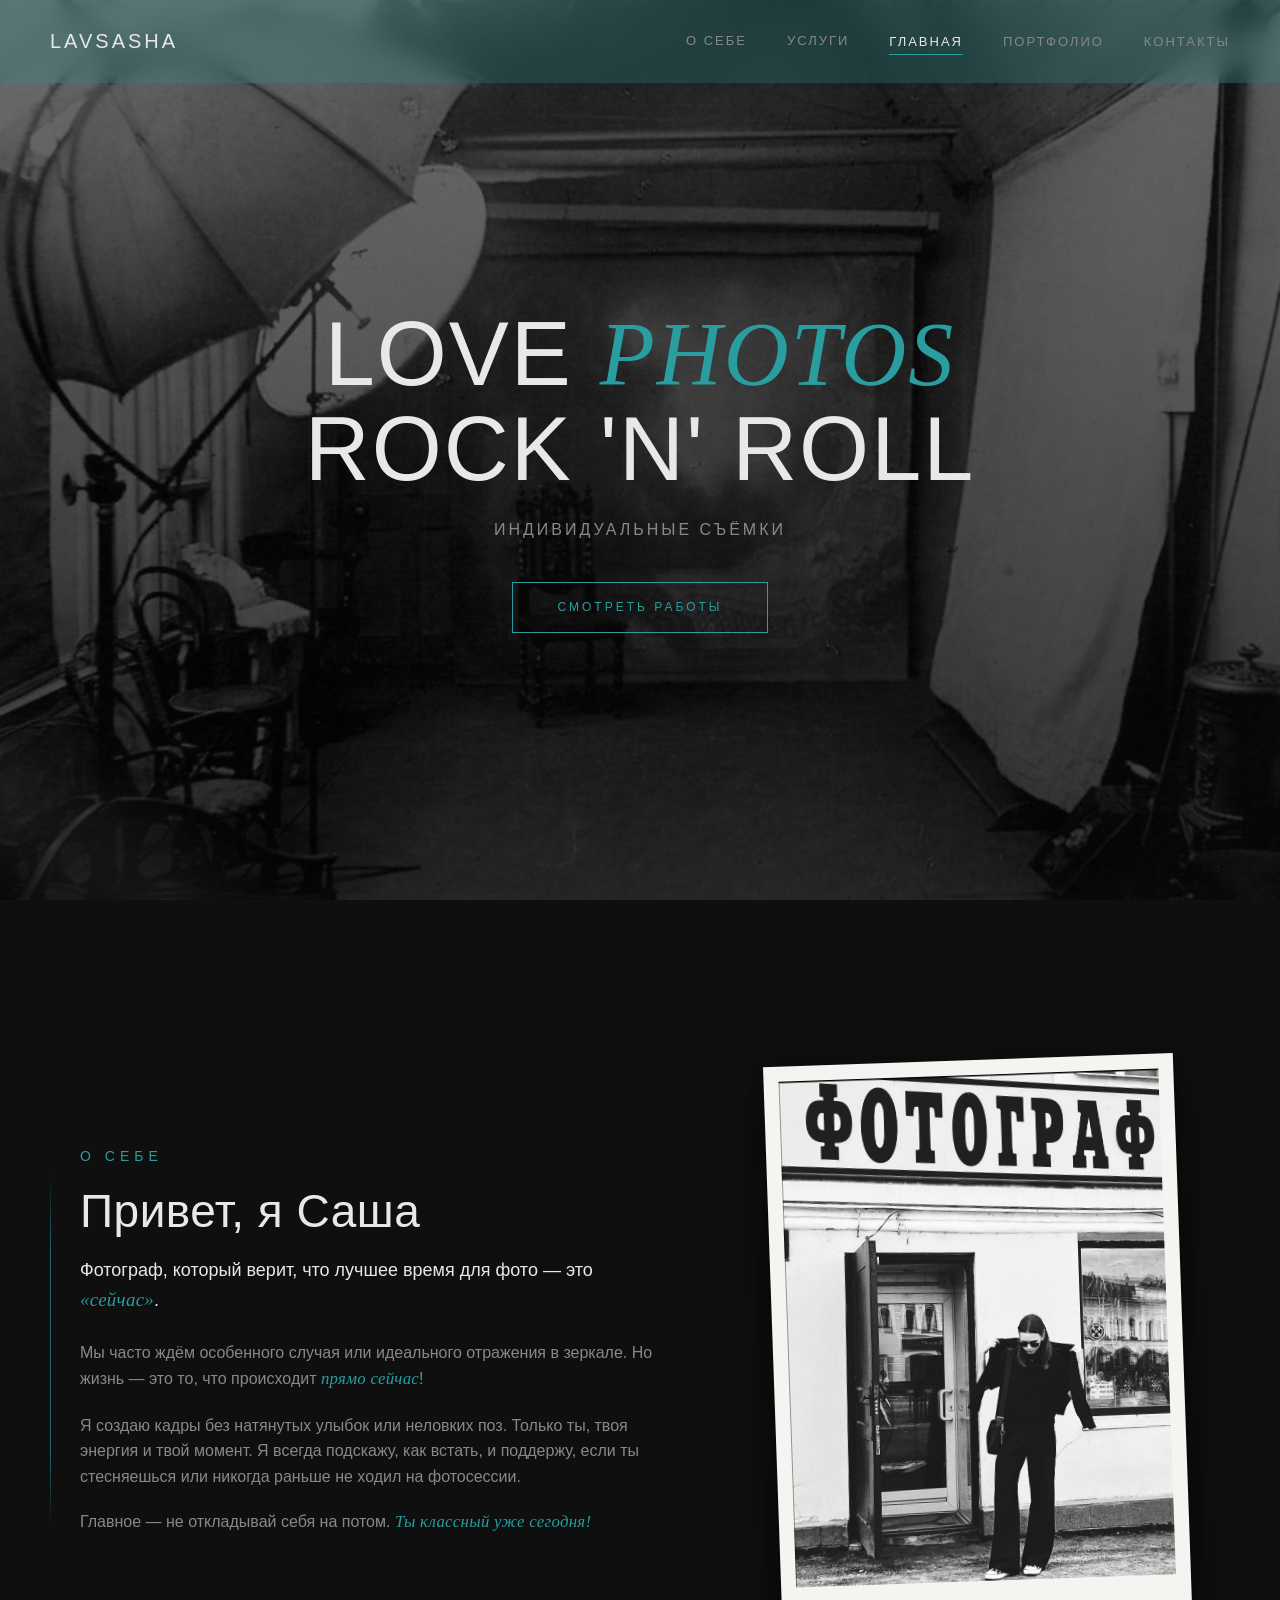
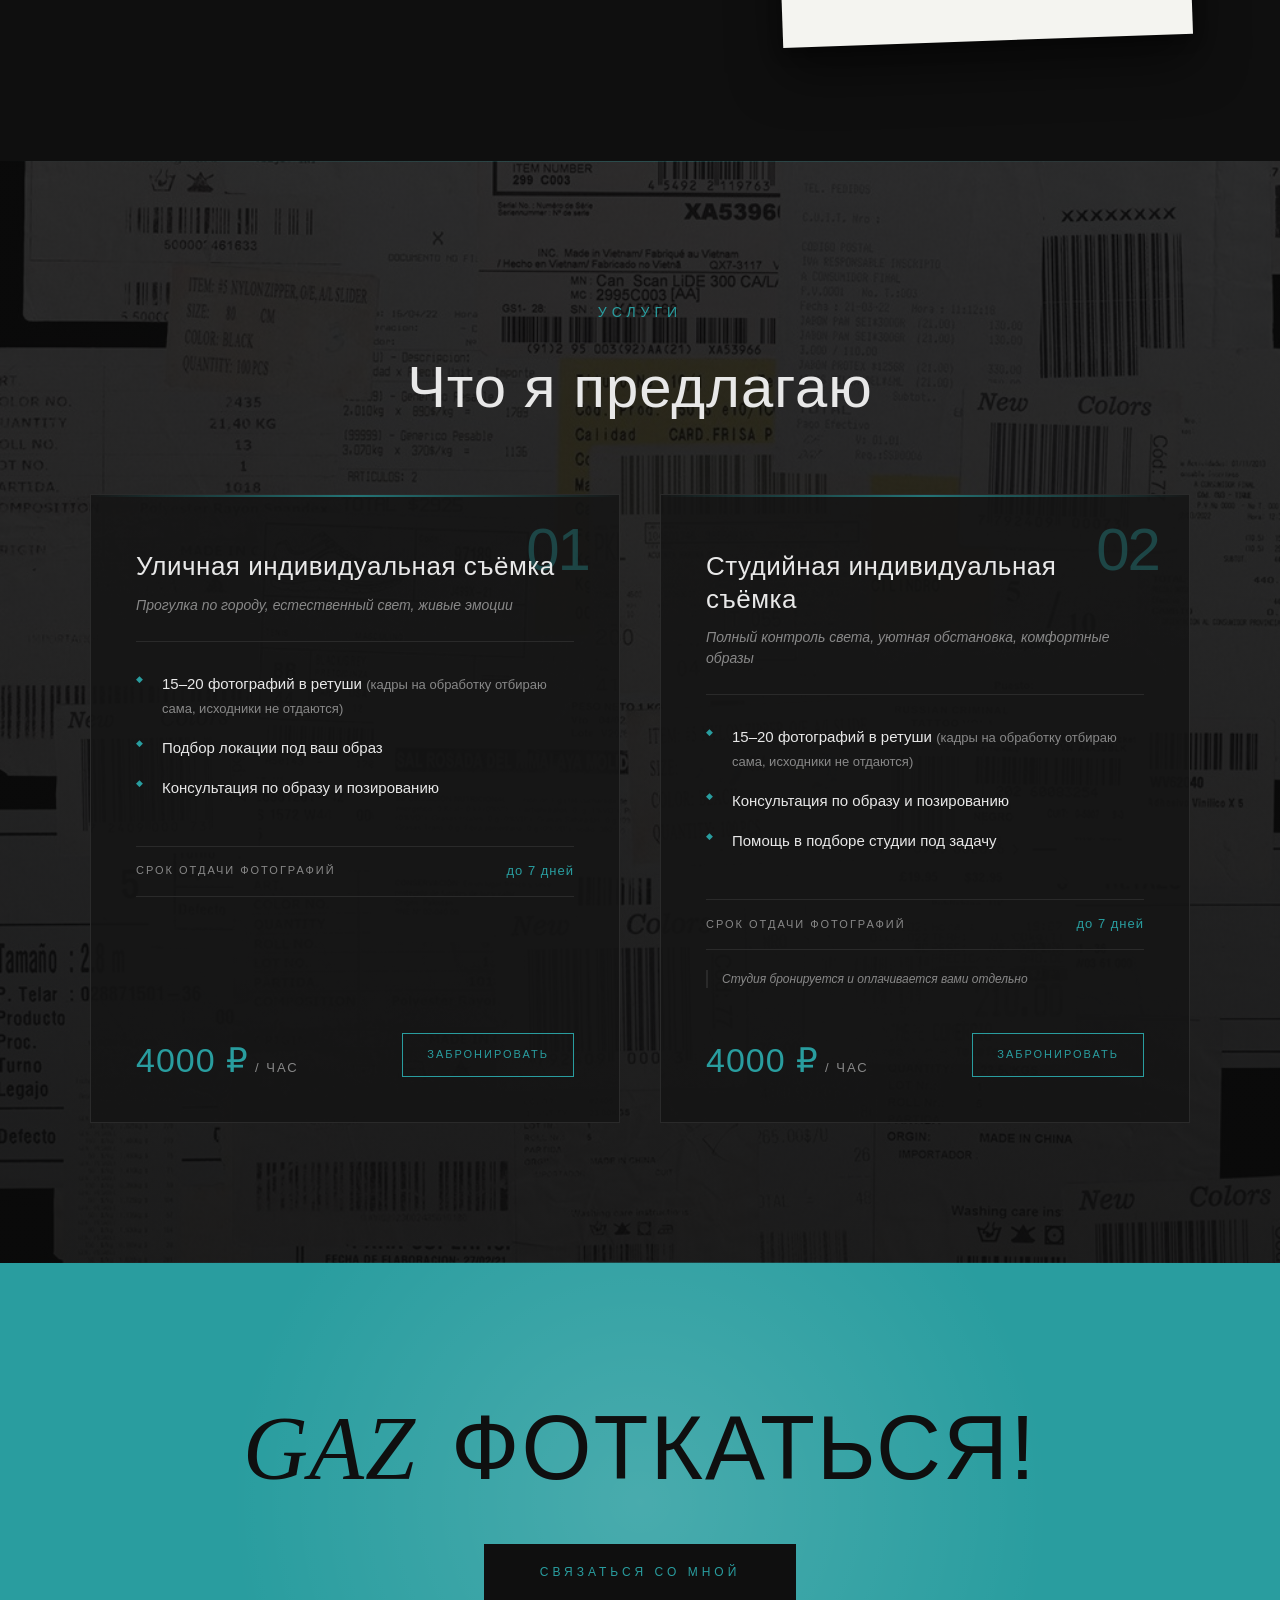
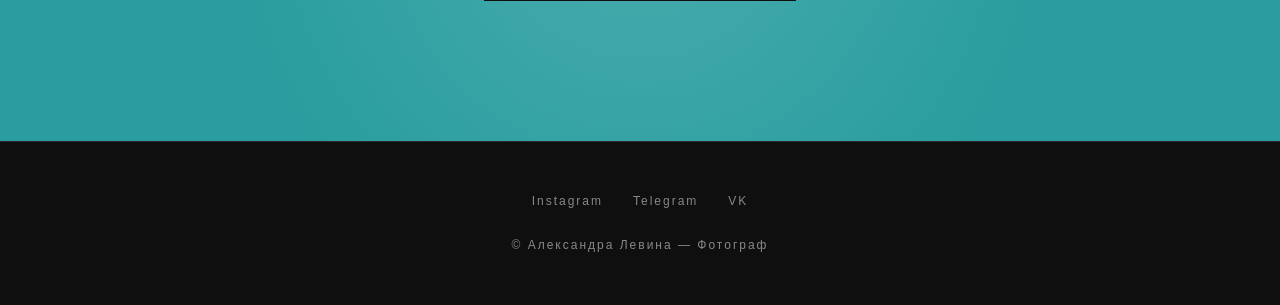
==== index.html @ 22112e7a "г" ====
<!DOCTYPE html>
<html lang="ru">
<head>
    <meta charset="UTF-8">
    <script>
        // Определяем Telegram WebView до отрисовки — упрощённая версия
        (function() {
            const ua = navigator.userAgent || '';
            const isTelegram = /Telegram/i.test(ua) ||
                              (window.TelegramWebviewProxy !== undefined) ||
                              (window.Telegram && window.Telegram.WebApp && window.Telegram.WebApp.initData !== undefined);

            if (isTelegram) {
                document.documentElement.classList.add('is-telegram');
            }
        })();
    </script>
    <meta name="viewport" content="width=device-width, initial-scale=1.0, viewport-fit=cover">
    <title>Александра Левина — Фотограф</title>
    <link rel="stylesheet" href="css/style.css">
</head>
<body>

<header id="header">
    <a href="index.html" class="logo">LAVSASHA</a>

    <div class="anchor-links">
        <a href="#about">О себе</a>
        <a href="#services">Услуги</a>
    </div>

    <nav>
        <ul id="menu">
            <li><a href="index.html" class="active">Главная</a></li>
            <li><a href="portfolio.html">Портфолио</a></li>
            <li><a href="contact.html">Контакты</a></li>
        </ul>
    </nav>
    <button class="burger" id="burger" aria-label="Меню">
        <span></span><span></span><span></span>
    </button>
</header>

<section class="hero">
    <div class="hero-content">
        <h1>LOVE <em>PHOTOS</em><br>ROCK 'N' ROLL</h1>
        <p>Индивидуальные съёмки</p>
        <a href="portfolio.html" class="btn">Смотреть работы</a>
    </div>
</section>

<section id="about" style="padding-top: 160px;">
    <div class="about-grid">
        <div class="about-text">
            <div class="section-title" style="text-align:left;">О себе</div>
            <h2>Привет, я Саша</h2>
            <p class="about-lead">Фотограф, который верит, что лучшее время для фото — это <em>«сейчас»</em>.</p>

            <p>Мы часто ждём особенного случая или идеального отражения в зеркале. Но жизнь — это то, что происходит <em>прямо сейчас</em>!</p>
            <p>Я создаю кадры без натянутых улыбок или неловких поз. Только ты, твоя энергия и твой момент. Я всегда подскажу, как встать, и поддержу, если ты стесняешься или никогда раньше не ходил на фотосессии.</p>
            <p>Главное — не откладывай себя на потом. <em>Ты классный уже сегодня!</em></p>
        </div>

        <div class="about-image">
            <div class="about-polaroid">
                <img src="Photos/IMG_3207.jpg" alt="Александра Левина — фотограф" loading="lazy">
            </div>
        </div>
    </div>
</section>

<section id="services" class="services-section">
    <div class="section-title">Услуги</div>
    <h2 class="section-heading">Что я предлагаю</h2>

    <div class="services">
        <article class="service-card">
            <span class="service-number">01</span>
            <div class="service-head">
                <h3>Уличная индивидуальная съёмка</h3>
                <p class="service-subtitle">Прогулка по городу, естественный свет, живые эмоции</p>
            </div>
            <ul class="service-list">
                <li>15–20 фотографий в ретуши <span>(кадры на обработку отбираю сама, исходники не отдаются)</span></li>
                <li>Подбор локации под ваш образ</li>
                <li>Консультация по образу и позированию</li>
            </ul>
            <div class="service-meta">
                <span class="service-meta-label">Срок отдачи фотографий</span>
                <span class="service-meta-value">до 7 дней</span>
            </div>
            <div class="service-footer">
                <div class="service-price">4000 ₽<small>/ час</small></div>
                <a href="contact.html" class="service-btn">Забронировать</a>
            </div>
        </article>

        <article class="service-card">
            <span class="service-number">02</span>
            <div class="service-head">
                <h3>Студийная индивидуальная съёмка</h3>
                <p class="service-subtitle">Полный контроль света, уютная обстановка, комфортные образы</p>
            </div>
            <ul class="service-list">
                <li>15–20 фотографий в ретуши <span>(кадры на обработку отбираю сама, исходники не отдаются)</span></li>
                <li>Консультация по образу и позированию</li>
                <li>Помощь в подборе студии под задачу</li>
            </ul>
            <div class="service-meta">
                <span class="service-meta-label">Срок отдачи фотографий</span>
                <span class="service-meta-value">до 7 дней</span>
            </div>
            <p class="service-note">Студия бронируется и оплачивается вами отдельно</p>
            <div class="service-footer">
                <div class="service-price">4000 ₽<small>/ час</small></div>
                <a href="contact.html" class="service-btn">Забронировать</a>
            </div>
        </article>
    </div>
</section>

<section class="cta">
    <div class="cta-content">
        <h2 class="cta-title"><em>GAZ</em> фоткаться!</h2>
        <a href="contact.html" class="btn cta-btn">Связаться со мной</a>
    </div>
</section>

<footer>
    <div class="socials">
        <a href="https://instagram.com/l.a.v_sasha" target="_blank" rel="noopener">Instagram</a>
        <a href="https://t.me/saaahv" target="_blank" rel="noopener">Telegram</a>
        <a href="https://vk.com/s.sahalev" target="_blank" rel="noopener">VK</a>
    </div>
    <p>© Александра Левина — Фотограф</p>
</footer>

<script src="https://telegram.org/js/telegram-web-app.js"></script>
<script>
    // ===== Telegram =====
    if (window.Telegram && window.Telegram.WebApp) {
        const tg = window.Telegram.WebApp;
        tg.ready();
        tg.expand();
        if (tg.disableVerticalSwipes) tg.disableVerticalSwipes();
    }

    // ===== Бургер =====
    const burger = document.getElementById('burger');
    const menu = document.getElementById('menu');
    if (burger && menu) {
        burger.addEventListener('click', () => menu.classList.toggle('open'));
    }

    // ===== Скролл-эффект шапки (только не в Telegram) =====
    const headerEl = document.getElementById('header');
    if (!document.documentElement.classList.contains('is-telegram')) {
        window.addEventListener('scroll', () => {
            if (headerEl) headerEl.classList.toggle('scrolled', window.scrollY > 50);
        }, { passive: true });
    }

    // ===== Анимация долгого нажатия =====
    (function() {
        const isTouch = window.matchMedia('(hover: none)').matches;
        if (!isTouch) return;

        const HOLD_TIME = 300;
        const MOVE_LIMIT = 10;

        function setupLongPress(selector) {
            document.querySelectorAll(selector).forEach(function(el) {
                let timer = null;
                let startX = 0;
                let startY = 0;
                let active = false;

                function clearPress(removeClass) {
                    if (timer !== null) {
                        clearTimeout(timer);
                        timer = null;
                    }
                    active = false;
                    if (removeClass) el.classList.remove('pressed');
                }

                function startPress(e) {
                    if (e.pointerType && e.pointerType !== 'touch') return;
                    if (e.isPrimary === false) return;

                    startX = e.clientX;
                    startY = e.clientY;
                    active = true;

                    if (timer !== null) clearTimeout(timer);
                    timer = setTimeout(function() {
                        if (active) el.classList.add('pressed');
                        timer = null;
                    }, HOLD_TIME);
                }

                function movePress(e) {
                    if (!active) return;
                    const dx = e.clientX - startX;
                    const dy = e.clientY - startY;
                    if ((dx * dx + dy * dy) > MOVE_LIMIT * MOVE_LIMIT) {
                        clearPress(true);
                    }
                }

                function endPress() {
                    clearPress(true);
                }

                el.addEventListener('pointerdown', startPress, { passive: true });
                el.addEventListener('pointermove', movePress, { passive: true });
                el.addEventListener('pointerup', endPress, { passive: true });
                el.addEventListener('pointercancel', endPress, { passive: true });
                el.addEventListener('pointerleave', endPress, { passive: true });
            });
        }

        setupLongPress('.service-card');
        setupLongPress('.about-polaroid');
        setupLongPress('.btn');
        setupLongPress('.btn-solid');
        setupLongPress('.service-btn');
        setupLongPress('.social-btn');
        setupLongPress('.cta-btn');
    })();

    // ===== Блокировка контекстного меню =====
    document.addEventListener('contextmenu', function(e) {
        if (e.target.closest('a[href^="mailto:"]')) return;
        if (e.target.closest('a[href^="tel:"]')) return;
        if (e.target.closest('.contact-item')) return;
        if (e.target.closest('.about-text p')) return;
        if (e.target.closest('.about-lead')) return;
        e.preventDefault();
    });
</script>

<!-- ===== Telegram: фиксируем высоту hero один раз при загрузке ===== -->
<script>
    (function() {
        if (!document.documentElement.classList.contains('is-telegram')) return;

        const hero = document.querySelector('.hero');
        if (!hero) return;

        function setHeroHeight() {
            // Берём реально видимую высоту без адресной строки.
            // svh в CSS даёт то же самое, но пересчитывается при скролле,
            // а мы фиксируем значение один раз.
            let vh = window.innerHeight;

            // На всякий случай — если Telegram отдаёт 0, берём documentElement
            if (!vh || vh < 100) {
                vh = document.documentElement.clientHeight || 600;
            }

            document.documentElement.style.setProperty('--hero-height', vh + 'px');
        }

        // Первый расчёт — сразу
        setHeroHeight();

        // Второй — после полной загрузки (Telegram иногда даёт innerHeight с задержкой)
        window.addEventListener('load', setHeroHeight);

        // При повороте экрана — пересчитываем
        window.addEventListener('orientationchange', function() {
            setTimeout(setHeroHeight, 300);
        });
    })();
</script>

</body>
</html>
---- css/style.css ----
/* ===== СБРОС И БАЗОВЫЕ СТИЛИ ===== */
* {
    margin: 0;
    padding: 0;
    box-sizing: border-box;
}

html {
    scroll-behavior: smooth;
    scroll-padding-top: 100px;
    -webkit-text-size-adjust: 100%;
    touch-action: manipulation;
}

body {
    font-family: 'Helvetica Neue', Arial, sans-serif;
    background: var(--bg);
    color: var(--text);
    line-height: 1.6;
    font-weight: 300;
    -webkit-tap-highlight-color: transparent;
    -webkit-touch-callout: none;
    -webkit-user-select: none;
    -moz-user-select: none;
    -ms-user-select: none;
    user-select: none;
}

.contact-item a,
.contact-item > div,
.about-text p,
.about-lead,
.contact-info > p {
    -webkit-touch-callout: default;
    -webkit-user-select: text;
    -moz-user-select: text;
    -ms-user-select: text;
    user-select: text;
}

:root {
    --bg: #0f0f0f;
    --bg-light: #1a1a1a;
    --text: #e8e8e8;
    --text-muted: #888;
    --accent: #299d9f;
    --border: #2a2a2a;
}

a {
    color: inherit;
    text-decoration: none;
    transition: color 0.3s;
}

img {
    -webkit-user-drag: none;
}

/* ===== ШАПКА ===== */
header {
    position: fixed;
    top: 0;
    left: 0;
    right: 0;
    padding: 25px 50px;
    display: flex;
    justify-content: space-between;
    align-items: center;
    z-index: 100;
    background: rgba(41, 157, 159, 0.25);
    backdrop-filter: blur(12px);
    -webkit-backdrop-filter: blur(12px);
    border-bottom: 1px solid transparent;
    transition: border-color 0.3s;
}

header.scrolled {
    border-bottom: 1px solid rgba(41, 157, 159, 0.5);
}

.logo {
    font-size: 20px;
    letter-spacing: 3px;
    text-transform: uppercase;
    font-weight: 400;
}

nav ul {
    display: flex;
    gap: 40px;
    list-style: none;
}

nav a {
    font-size: 13px;
    letter-spacing: 2px;
    text-transform: uppercase;
    color: var(--text-muted);
    position: relative;
    transition: color 0.3s;
}

nav a:hover,
nav a.active {
    color: var(--text);
}

nav a.active::after {
    content: '';
    position: absolute;
    bottom: -6px;
    left: 0;
    right: 0;
    height: 1px;
    background: var(--accent);
}

.burger {
    display: none;
    flex-direction: column;
    gap: 6px;
    cursor: pointer;
    background: none;
    border: none;
}

.burger span {
    width: 25px;
    height: 1px;
    background: var(--text);
    transition: 0.3s;
}

.anchor-links {
    display: flex;
    gap: 40px;
    margin-left: auto;
    margin-right: 40px;
}

.anchor-links a {
    font-size: 13px;
    letter-spacing: 2px;
    text-transform: uppercase;
    color: var(--text-muted);
    position: relative;
    transition: color 0.3s;
}

.anchor-links a:hover {
    color: var(--text);
}

.anchor-links a:hover::after {
    content: '';
    position: absolute;
    bottom: -6px;
    left: 0;
    right: 0;
    height: 1px;
    background: var(--accent);
}

/* ===== ГЛАВНАЯ (HERO) ===== */
/* Высота — ровно высота экрана. Без max-height, чтобы фото
   заполняло весь экран на любом устройстве. */
.hero {
    height: 100vh;
    height: 100svh;
    min-height: 500px;
    display: flex;
    align-items: center;
    justify-content: center;
    text-align: center;
    position: relative;
    padding: 100px 20px 60px;
    background: linear-gradient(rgba(0,0,0,0.55), rgba(0,0,0,0.75)),
                url('../Photos/IMG_1112.JPG') 20% center / cover no-repeat scroll;
}

/* Только для очень широких экранов ограничиваем высоту,
   чтобы hero не был чрезмерно огромным на 2K/4K мониторах */
@media (min-width: 1400px) {
    .hero {
        max-height: 1000px;
    }
}

.hero-content {
    max-width: 800px;
    padding: 0 20px;
}

.hero h1 {
    font-size: clamp(36px, 10vw, 90px);
    font-weight: 200;
    letter-spacing: 2px;
    margin-bottom: 20px;
    line-height: 1.05;
}

.hero h1 em {
    color: var(--accent);
    font-style: italic;
    font-family: Georgia, serif;
}

.hero p {
    font-size: clamp(12px, 3vw, 16px);
    letter-spacing: 3px;
    text-transform: uppercase;
    color: var(--text-muted);
    margin-bottom: 40px;
}

/* ===== КНОПКИ ===== */
.btn {
    display: inline-block;
    padding: 15px 45px;
    border: 1px solid var(--accent);
    color: var(--accent);
    font-size: 12px;
    letter-spacing: 3px;
    text-transform: uppercase;
    transition: background 0.3s, color 0.3s, border-color 0.3s;
    background: transparent;
    cursor: pointer;
}

.btn-solid {
    background: var(--accent);
    color: var(--bg);
}

/* ===== СЕКЦИИ ===== */
section {
    padding: 120px 50px;
}

.section-title {
    font-size: 14px;
    letter-spacing: 5px;
    text-transform: uppercase;
    color: var(--accent);
    margin-bottom: 18px;
    text-align: center;
}

.section-heading {
    font-size: clamp(34px, 4.8vw, 58px);
    font-weight: 200;
    text-align: center;
    margin-bottom: 60px;
    letter-spacing: 1px;
}

/* ===== О СЕБЕ ===== */
.about-grid {
    display: grid;
    grid-template-columns: 1.2fr 1fr;
    gap: 70px;
    max-width: 1200px;
    margin: 0 auto;
    align-items: center;
}

.about-text {
    display: flex;
    flex-direction: column;
    justify-content: center;
    position: relative;
    padding-left: 30px;
}

.about-text::before {
    content: '';
    position: absolute;
    left: 0;
    top: 30px;
    bottom: 30px;
    width: 1px;
    background: linear-gradient(180deg,
        transparent 0%,
        var(--accent) 20%,
        var(--accent) 80%,
        transparent 100%);
    opacity: 0.6;
}

.about-text h2 {
    font-size: 46px;
    font-weight: 200;
    margin-bottom: 18px;
    line-height: 1.15;
    letter-spacing: 0.5px;
}

.about-lead {
    font-size: 18px !important;
    color: var(--text) !important;
    margin-bottom: 25px !important;
    line-height: 1.6;
    font-weight: 300;
}

.about-text p {
    color: var(--text-muted);
    margin-bottom: 20px;
}

.about-text em {
    color: var(--accent);
    font-style: italic;
    font-family: Georgia, serif;
    font-size: 1.05em;
    letter-spacing: 0.3px;
}

/* ===== ФОТО В СТИЛЕ ПОЛАРОИД ===== */
.about-image {
    display: flex;
    justify-content: center;
    position: relative;
}

.about-polaroid {
    background: #f4f4f0;
    padding: 15px 15px 60px 15px;
    transform: rotate(-2deg);
    box-shadow:
        0 25px 50px rgba(0, 0, 0, 0.5),
        0 5px 15px rgba(0, 0, 0, 0.3);
    transition: transform 0.4s ease, box-shadow 0.4s ease;
    position: relative;
    max-width: 100%;
}

.about-polaroid img {
    width: 100%;
    max-width: 380px;
    height: auto;
    display: block;
    pointer-events: none;
}

/* ===== СЕКЦИЯ УСЛУГ С ФОНОМ ===== */
.services-section {
    position: relative;
    background: linear-gradient(rgba(10, 10, 10, 0.85), rgba(10, 10, 10, 0.92)),
                url('../Photos/check.JPG') center/cover no-repeat scroll;
    padding: 140px 50px;
}

.services-section::before,
.services-section::after {
    content: '';
    position: absolute;
    left: 0;
    right: 0;
    height: 1px;
    background: linear-gradient(90deg, transparent, var(--accent), transparent);
    opacity: 0.3;
}

.services-section::before { top: 0; }
.services-section::after  { bottom: 0; }

.services-section .service-card {
    background: rgba(20, 20, 20, 0.85);
}

/* ===== УСЛУГИ ===== */
.services {
    display: grid;
    grid-template-columns: repeat(auto-fit, minmax(360px, 1fr));
    gap: 40px;
    max-width: 1100px;
    margin: 0 auto;
}

.service-card {
    position: relative;
    padding: 55px 45px 45px;
    background: linear-gradient(165deg, #1f1f1f 0%, #151515 100%);
    border: 1px solid var(--border);
    overflow: hidden;
    transition: border-color 0.3s ease, transform 0.3s ease, box-shadow 0.3s ease;
    display: flex;
    flex-direction: column;
}

.service-card::before {
    content: '';
    position: absolute;
    top: 0;
    left: 0;
    right: 0;
    height: 2px;
    background: linear-gradient(90deg, transparent, var(--accent), transparent);
    opacity: 0.7;
}

.service-number {
    position: absolute;
    top: 25px;
    right: 30px;
    font-size: 60px;
    font-weight: 100;
    color: var(--accent);
    opacity: 0.35;
    line-height: 1;
    letter-spacing: -2px;
    user-select: none;
    pointer-events: none;
}

.service-head {
    margin-bottom: 30px;
    padding-bottom: 25px;
    border-bottom: 1px solid var(--border);
    position: relative;
    z-index: 1;
}

.service-card h3 {
    font-size: 26px;
    font-weight: 300;
    letter-spacing: 0.5px;
    line-height: 1.25;
    color: var(--text);
    margin-bottom: 12px;
}

.service-subtitle {
    font-size: 14px;
    color: var(--text-muted);
    font-style: italic;
    line-height: 1.5;
}

.service-list {
    list-style: none;
    padding: 0;
    margin: 0 0 30px 0;
    position: relative;
    z-index: 1;
}

.service-list li {
    position: relative;
    padding-left: 26px;
    margin-bottom: 16px;
    font-size: 15px;
    color: var(--text);
    line-height: 1.6;
}

.service-list li::before {
    content: '◆';
    position: absolute;
    left: 0;
    top: 0;
    color: var(--accent);
    font-size: 9px;
    line-height: 1.7;
}

.service-list li span {
    color: var(--text-muted);
    font-size: 13px;
}

.service-meta {
    display: flex;
    justify-content: space-between;
    align-items: center;
    padding: 14px 0;
    border-top: 1px solid var(--border);
    border-bottom: 1px solid var(--border);
    margin-bottom: 20px;
    font-size: 13px;
    position: relative;
    z-index: 1;
}

.service-meta-label {
    color: var(--text-muted);
    letter-spacing: 2px;
    text-transform: uppercase;
    font-size: 11px;
}

.service-meta-value {
    color: var(--accent);
    letter-spacing: 1px;
}

.service-note {
    font-size: 12px;
    color: var(--text-muted);
    font-style: italic;
    margin-bottom: 20px;
    line-height: 1.5;
    padding-left: 14px;
    border-left: 2px solid var(--border);
    position: relative;
    z-index: 1;
}

.service-footer {
    margin-top: auto;
    display: flex;
    justify-content: space-between;
    align-items: flex-end;
    gap: 20px;
    padding-top: 25px;
    position: relative;
    z-index: 1;
}

.service-price {
    color: var(--accent);
    font-size: 34px;
    font-weight: 200;
    letter-spacing: 1px;
    line-height: 1;
    display: flex;
    align-items: baseline;
    gap: 6px;
}

.service-price small {
    font-size: 13px;
    color: var(--text-muted);
    letter-spacing: 2px;
    text-transform: uppercase;
}

.service-btn {
    display: inline-block;
    padding: 12px 24px;
    border: 1px solid var(--accent);
    color: var(--accent);
    font-size: 11px;
    letter-spacing: 2px;
    text-transform: uppercase;
    transition: background 0.3s, color 0.3s, border-color 0.3s;
    background: transparent;
    white-space: nowrap;
    position: relative;
    z-index: 2;
}

/* ===== ГАЛЕРЕЯ ПОРТФОЛИО ===== */
.gallery {
    display: grid;
    grid-template-columns: repeat(3, 1fr);
    grid-auto-rows: 1fr;
    gap: 12px;
    max-width: 1400px;
    margin: 0 auto;
}

.gallery-item {
    position: relative;
    overflow: hidden;
    cursor: zoom-in;
    aspect-ratio: 3 / 4;
    display: block;
    text-decoration: none;
    touch-action: manipulation;
}

.gallery-item img {
    width: 100%;
    height: 100%;
    object-fit: cover;
    display: block;
    pointer-events: none;
}

.gallery-item--big {
    grid-column: span 2;
    grid-row: span 2;
    aspect-ratio: auto;
}

/* ===== СОЦКНОПКИ ===== */
.social-buttons {
    display: flex;
    flex-wrap: wrap;
    gap: 12px;
    margin-top: 15px;
}

.social-btn {
    display: inline-block;
    padding: 12px 28px;
    border: 1px solid var(--border);
    color: var(--text);
    font-size: 12px;
    letter-spacing: 2px;
    text-transform: uppercase;
    transition: border-color 0.3s ease, color 0.3s ease, background 0.3s ease;
    background: transparent;
}

/* ===== КОНТАКТЫ ===== */
.contact-grid {
    display: grid;
    grid-template-columns: 1fr 1fr;
    gap: 80px;
    max-width: 1100px;
    margin: 0 auto;
}

.contact-info h3 {
    font-size: 32px;
    font-weight: 200;
    margin-bottom: 20px;
}

.contact-info > p {
    color: var(--text-muted);
    font-size: 15px;
    line-height: 1.7;
    margin-bottom: 50px;
    max-width: 380px;
}

.contact-item {
    margin-bottom: 32px;
}

.contact-item .label {
    font-size: 11px;
    letter-spacing: 3px;
    text-transform: uppercase;
    color: var(--accent);
    margin-bottom: 5px;
}

/* ===== CTA ===== */
.cta {
    text-align: center;
    padding: 140px 50px;
    background: var(--accent);
    position: relative;
    overflow: hidden;
}

.cta::before {
    content: '';
    position: absolute;
    inset: 0;
    background: radial-gradient(circle at center,
                rgba(255, 255, 255, 0.15) 0%,
                transparent 60%);
    pointer-events: none;
}

.cta-content {
    position: relative;
    z-index: 1;
    max-width: 900px;
    margin: 0 auto;
}

.cta-title {
    font-size: clamp(30px, 8vw, 90px);
    font-weight: 200;
    letter-spacing: 2px;
    line-height: 1;
    margin-bottom: 50px;
    color: #0f0f0f;
    text-transform: uppercase;
    font-family: 'Helvetica Neue', Arial, sans-serif;
    white-space: nowrap;
}

.cta-title em {
    font-family: Georgia, 'Times New Roman', serif;
    font-style: italic;
    font-weight: 400;
    color: #0f0f0f;
    text-transform: none;
    letter-spacing: 1px;
    padding-right: 8px;
}

.cta-title.cta-long {
    font-size: clamp(24px, 5.5vw, 72px);
    white-space: normal;
    line-height: 1.05;
    letter-spacing: 1px;
}

.cta-btn {
    display: inline-block;
    padding: 18px 55px;
    background: #0f0f0f;
    border: 1px solid #0f0f0f;
    color: var(--accent);
    font-size: 12px;
    letter-spacing: 4px;
    text-transform: uppercase;
    transition: background 0.3s ease, color 0.3s ease, border-color 0.3s ease;
}

/* ===== ПОДВАЛ ===== */
footer {
    padding: 50px;
    text-align: center;
    border-top: 1px solid var(--border);
    color: var(--text-muted);
    font-size: 12px;
    letter-spacing: 2px;
}

footer .socials {
    display: flex;
    justify-content: center;
    gap: 30px;
    margin-bottom: 25px;
}

/* =====================================================
   HOVER — только для мыши
   ===================================================== */
@media (hover: hover) and (pointer: fine) {
    .btn:hover {
        background: var(--accent);
        color: var(--bg);
    }

    .btn-solid:hover {
        background: transparent;
        color: var(--accent);
    }

    .service-card:hover {
        border-color: var(--accent);
        transform: translateY(-8px);
        box-shadow: 0 25px 60px rgba(41, 157, 159, 0.12);
    }

    .service-btn:hover {
        background: var(--accent);
        color: var(--bg);
    }

    .social-btn:hover {
        border-color: var(--accent);
        color: var(--accent);
        background: rgba(41, 157, 159, 0.08);
    }

    .contact-item a:hover { color: var(--accent); }

    .cta-btn:hover {
        background: transparent;
        color: #0f0f0f;
    }

    footer .socials a:hover {
        color: var(--accent);
    }

    .about-polaroid:hover {
        transform: rotate(0deg) scale(1.02);
        box-shadow:
            0 30px 60px rgba(0, 0, 0, 0.6),
            0 8px 20px rgba(41, 157, 159, 0.2);
    }
}

/* =====================================================
   PRESSED — долгое нажатие на тач
   ===================================================== */
.service-card.pressed {
    border-color: var(--accent);
    transform: translateY(-4px);
    box-shadow: 0 15px 40px rgba(41, 157, 159, 0.15);
}

.about-polaroid.pressed {
    transform: rotate(0deg) scale(1.02);
    box-shadow:
        0 30px 60px rgba(0, 0, 0, 0.6),
        0 8px 20px rgba(41, 157, 159, 0.2);
}

.btn.pressed {
    background: var(--accent);
    color: var(--bg);
}

.btn-solid.pressed {
    background: transparent;
    color: var(--accent);
}

.service-btn.pressed {
    background: var(--accent);
    color: var(--bg);
}

.social-btn.pressed {
    border-color: var(--accent);
    color: var(--accent);
    background: rgba(41, 157, 159, 0.08);
}

.cta-btn.pressed {
    background: transparent;
    color: #0f0f0f;
}

/* =====================================================
   PHOTOSWIPE
   ===================================================== */
.pswp {
    --pswp-bg: rgba(15, 15, 15, 0.97);
    --pswp-icon-color: #e8e8e8;
    --pswp-icon-color-secondary: #299d9f;
    --pswp-placeholder-bg: #1a1a1a;
    --pswp-root-z-index: 1100;
}

.pswp__button {
    color: #e8e8e8;
    background: rgba(255, 255, 255, 0.08);
    border-radius: 50%;
    transition: background 0.3s, color 0.3s;
}

.pswp__button:hover {
    background: rgba(41, 157, 159, 0.5);
    color: #fff;
}

.pswp__button--arrow {
    background: rgba(255, 255, 255, 0.08);
}

.pswp__counter {
    color: #e8e8e8;
    font-family: 'Helvetica Neue', Arial, sans-serif;
    letter-spacing: 2px;
    font-size: 13px;
    opacity: 0.7;
}

.pswp__top-bar {
    background: transparent !important;
}

.pswp__img {
    transition: opacity 0.3s ease;
}

/* =====================================================
   TELEGRAM WEBVIEW — УПРОЩЁННАЯ ВЕРСИЯ
   ===================================================== */

html.is-telegram {
    scroll-behavior: auto;
}

html.is-telegram header {
    background: rgba(41, 157, 159, 0.95);
    backdrop-filter: none;
    -webkit-backdrop-filter: none;
}

html.is-telegram header.scrolled {
    border-bottom-color: rgba(41, 157, 159, 0.35);
}

/*
 * Hero в Telegram:
 * - высота фиксируется через CSS-переменную --hero-height, которую
 *   устанавливает JS один раз при загрузке (см. index.html);
 * - contain изолирует layout, чтобы адресная строка Telegram
 *   не пересчитывала размеры блока при скролле;
 * - фон — та же фотография, что и в браузере.
 */
html.is-telegram .hero {
    height: var(--hero-height, 100svh);
    min-height: 0;
    max-height: none;
    contain: size layout style;
    background: linear-gradient(rgba(0,0,0,0.55), rgba(0,0,0,0.75)),
                url('../Photos/IMG_1112.JPG') 20% center / cover no-repeat scroll;
}

html.is-telegram .services-section {
    background: linear-gradient(rgba(10, 10, 10, 0.85), rgba(10, 10, 10, 0.92)),
                url('../Photos/check.JPG') center/cover no-repeat scroll;
}

html.is-telegram .services-section .service-card {
    background: rgba(20, 20, 20, 0.92);
}

html.is-telegram .service-card {
    transition: none;
}

html.is-telegram .service-card.pressed {
    box-shadow: none;
    transform: translateY(-2px);
}

html.is-telegram .about-polaroid {
    transition: none;
}

html.is-telegram .about-polaroid.pressed {
    transform: rotate(-2deg) scale(1.01);
    box-shadow: 0 15px 40px rgba(0, 0, 0, 0.5);
}

html.is-telegram .btn,
html.is-telegram .btn-solid,
html.is-telegram .service-btn,
html.is-telegram .social-btn,
html.is-telegram .cta-btn,
html.is-telegram a {
    transition-duration: 0.15s;
}

html.is-telegram .gallery-item img {
    transition: none;
}

html.is-telegram .pswp {
    --pswp-bg: rgba(15, 15, 15, 0.98);
}

/* =====================================================
   АДАПТИВ
   ===================================================== */

@media (max-width: 1100px) {
    .gallery {
        grid-template-columns: repeat(3, 1fr);
        gap: 10px;
    }
}

@media (max-width: 900px) {
    header {
        padding: 20px 25px;
        background: rgba(41, 157, 159, 0.95);
        backdrop-filter: none;
        -webkit-backdrop-filter: none;
    }

    header.scrolled {
        background: rgba(41, 157, 159, 0.98);
    }

    nav ul {
        position: fixed;
        top: 0;
        right: -100%;
        width: 75%;
        height: 100vh;
        background: var(--bg-light);
        flex-direction: column;
        justify-content: center;
        align-items: center;
        gap: 30px;
        transition: right 0.4s;
        border-left: 1px solid var(--border);
    }

    nav ul.open { right: 0; }

    .burger { display: flex; z-index: 101; }

    .anchor-links { display: none; }

    section { padding: 70px 20px; }

    .section-heading { margin-bottom: 40px; }

    .about-grid,
    .contact-grid {
        grid-template-columns: 1fr;
        gap: 40px;
    }

    .about-text { padding-left: 20px; }
    .about-text h2 { font-size: 34px; }
    .about-lead { font-size: 16px !important; }

    .services-section { padding: 90px 25px; }

    .cta { padding: 80px 20px; }
    .cta-title { margin-bottom: 30px; letter-spacing: 1px; }
    .cta-title.cta-long {
        font-size: clamp(22px, 6vw, 40px);
        white-space: normal;
    }

    .cta::before {
        display: none;
    }

    .gallery {
        grid-template-columns: repeat(3, 1fr);
        gap: 8px;
    }

    footer { padding: 40px 20px; }
}

@media (max-width: 600px) {
    html {
        scroll-behavior: auto;
    }

    .services-section { padding: 70px 20px; }

    .service-card { padding: 35px 22px 28px; }
    .service-card h3 { font-size: 20px; }
    .service-number { font-size: 40px; top: 18px; right: 18px; }

    .service-footer {
        flex-direction: column;
        align-items: stretch;
        gap: 14px;
    }

    .service-price { font-size: 26px; }
    .service-btn { text-align: center; }

    section {
        padding-left: 10px;
        padding-right: 10px;
    }

    .gallery {
        grid-template-columns: repeat(3, 1fr);
        gap: 5px;
    }

    .cta { padding: 60px 15px; }
    .cta-btn {
        padding: 15px 35px;
        letter-spacing: 2px;
        font-size: 11px;
    }

    .about-image img { max-height: 450px; }

    .social-buttons {
        flex-wrap: nowrap;
        gap: 6px;
    }

    .social-btn {
        padding: 12px 8px;
        flex: 1;
        text-align: center;
        min-width: 0;
    }
}

@media (max-width: 380px) {
    .gallery { gap: 5px; }

    .social-btn {
        padding: 10px 4px;
    }
}
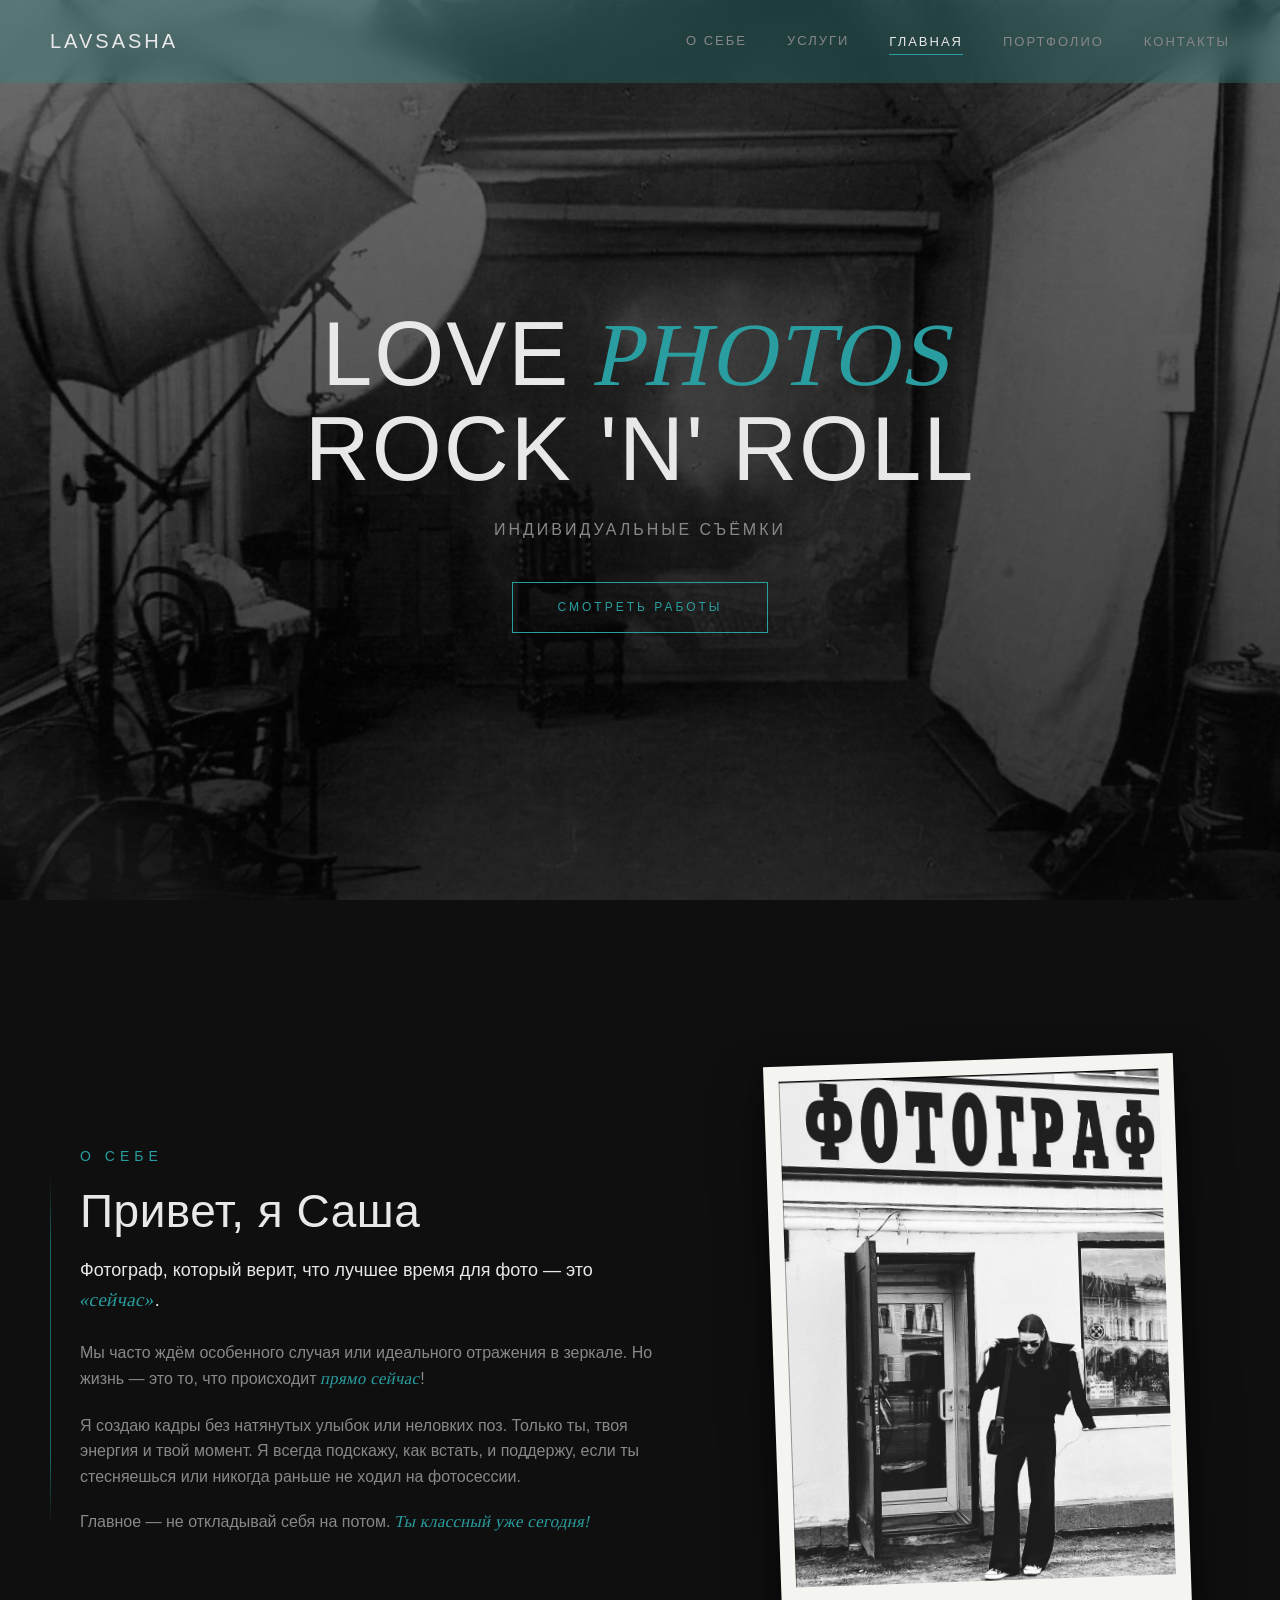
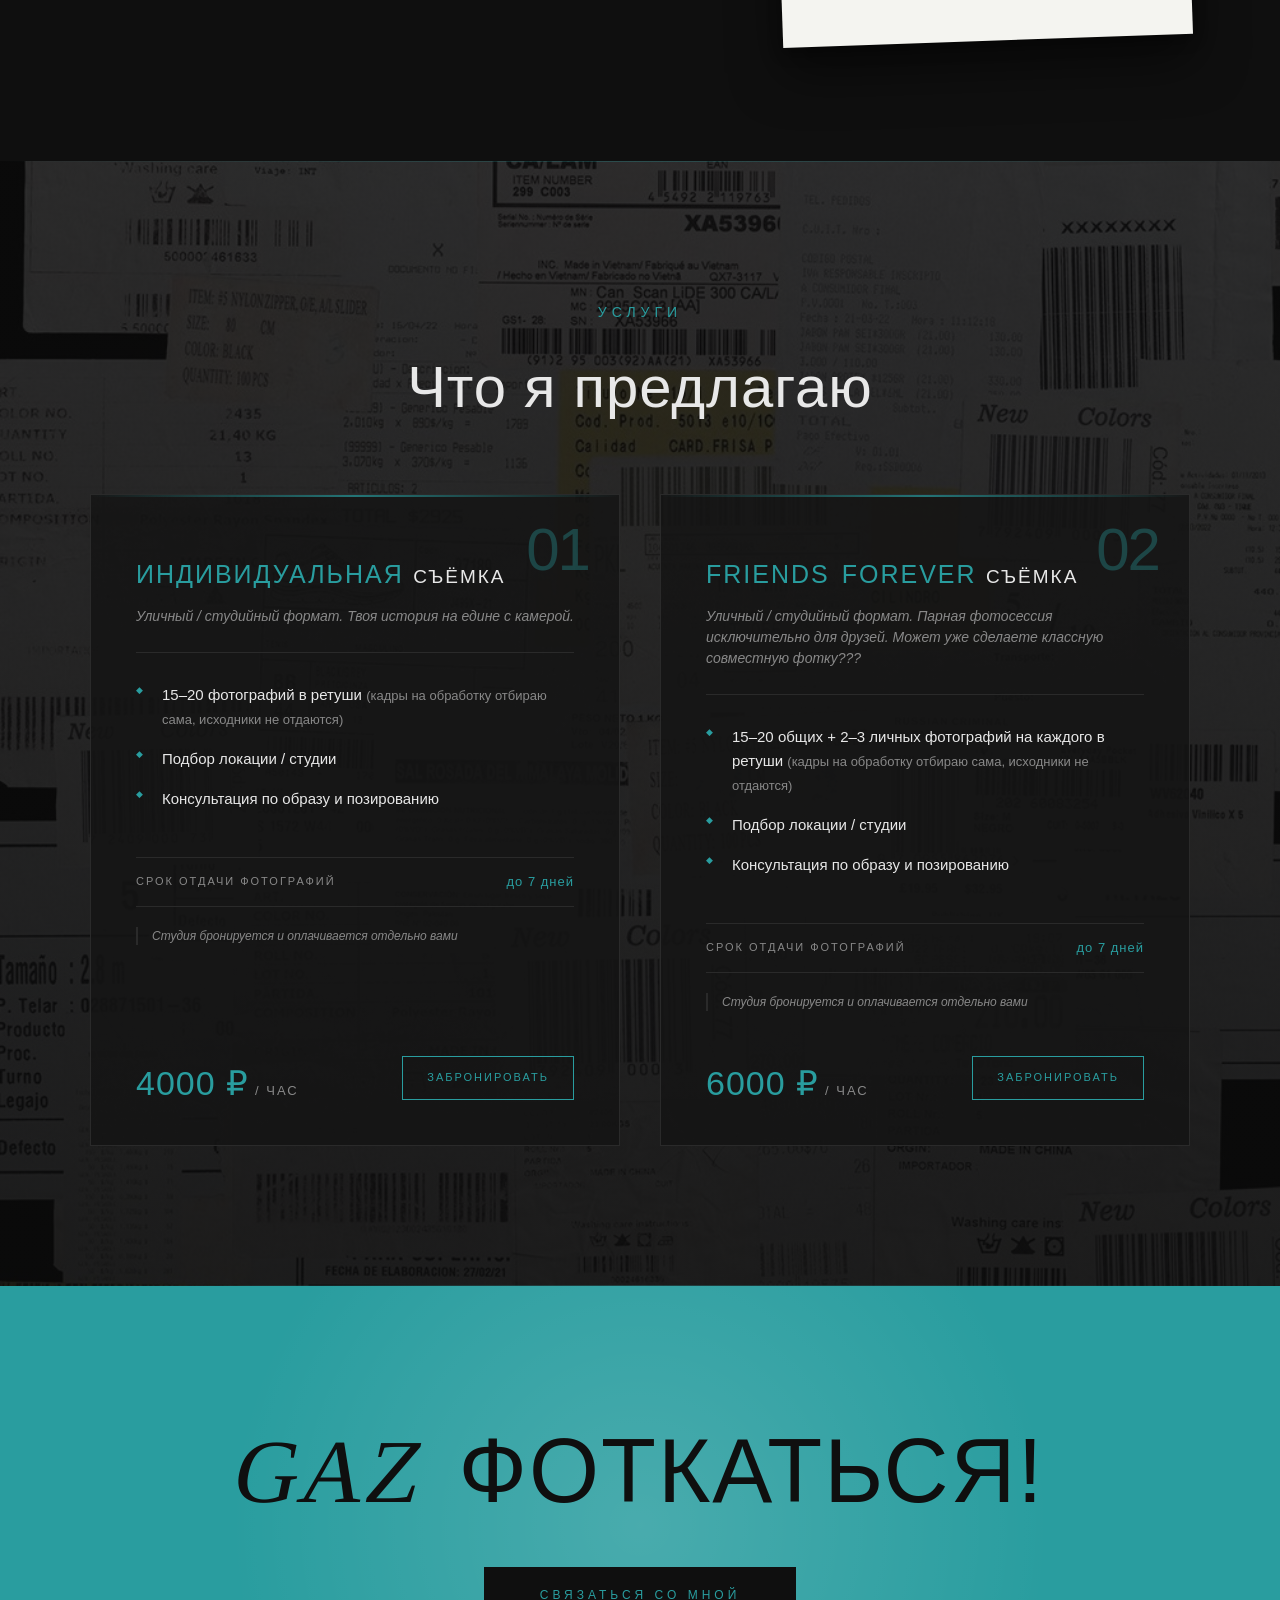
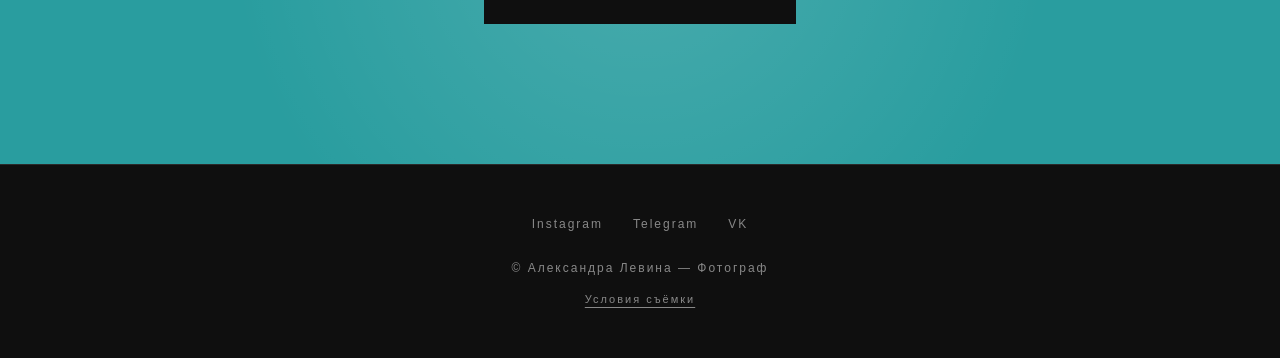
==== commit b336f9a1: "update" ====
--- a/index.html
+++ b/index.html
@@ -77,18 +77,22 @@
         <article class="service-card">
             <span class="service-number">01</span>
             <div class="service-head">
-                <h3>Уличная индивидуальная съёмка</h3>
-                <p class="service-subtitle">Прогулка по городу, естественный свет, живые эмоции</p>
+                <h3>
+                    <span class="service-name-accent">Индивидуальная</span>
+                    <span class="service-name-plain">съёмка</span>
+                </h3>
+                <p class="service-subtitle">Уличный / студийный формат. Твоя история на едине с камерой.</p>
             </div>
             <ul class="service-list">
                 <li>15–20 фотографий в ретуши <span>(кадры на обработку отбираю сама, исходники не отдаются)</span></li>
-                <li>Подбор локации под ваш образ</li>
+                <li>Подбор локации / студии</li>
                 <li>Консультация по образу и позированию</li>
             </ul>
             <div class="service-meta">
                 <span class="service-meta-label">Срок отдачи фотографий</span>
                 <span class="service-meta-value">до 7 дней</span>
             </div>
+            <p class="service-note">Студия бронируется и оплачивается отдельно вами</p>
             <div class="service-footer">
                 <div class="service-price">4000 ₽<small>/ час</small></div>
                 <a href="contact.html" class="service-btn">Забронировать</a>
@@ -98,21 +102,24 @@
         <article class="service-card">
             <span class="service-number">02</span>
             <div class="service-head">
-                <h3>Студийная индивидуальная съёмка</h3>
-                <p class="service-subtitle">Полный контроль света, уютная обстановка, комфортные образы</p>
+                <h3>
+                    <span class="service-name-accent">Friends Forever</span>
+                    <span class="service-name-plain">съёмка</span>
+                </h3>
+                <p class="service-subtitle">Уличный / студийный формат. Парная фотосессия исключительно для друзей. Может уже сделаете классную совместную фотку???</p>
             </div>
             <ul class="service-list">
-                <li>15–20 фотографий в ретуши <span>(кадры на обработку отбираю сама, исходники не отдаются)</span></li>
+                <li>15–20 общих + 2–3 личных фотографий на каждого в ретуши <span>(кадры на обработку отбираю сама, исходники не отдаются)</span></li>
+                <li>Подбор локации / студии</li>
                 <li>Консультация по образу и позированию</li>
-                <li>Помощь в подборе студии под задачу</li>
             </ul>
             <div class="service-meta">
                 <span class="service-meta-label">Срок отдачи фотографий</span>
                 <span class="service-meta-value">до 7 дней</span>
             </div>
-            <p class="service-note">Студия бронируется и оплачивается вами отдельно</p>
+            <p class="service-note">Студия бронируется и оплачивается отдельно вами</p>
             <div class="service-footer">
-                <div class="service-price">4000 ₽<small>/ час</small></div>
+                <div class="service-price">6000 ₽<small>/ час</small></div>
                 <a href="contact.html" class="service-btn">Забронировать</a>
             </div>
         </article>
@@ -133,6 +140,7 @@
         <a href="https://vk.com/s.sahalev" target="_blank" rel="noopener">VK</a>
     </div>
     <p>© Александра Левина — Фотограф</p>
+    <p class="footer-links"><a href="terms.html">Условия съёмки</a></p>
 </footer>
 
 <script src="https://telegram.org/js/telegram-web-app.js"></script>
@@ -152,13 +160,11 @@
         burger.addEventListener('click', () => menu.classList.toggle('open'));
     }
 
-    // ===== Скролл-эффект шапки (только не в Telegram) =====
+    // ===== Скролл-эффект шапки =====
     const headerEl = document.getElementById('header');
-    if (!document.documentElement.classList.contains('is-telegram')) {
-        window.addEventListener('scroll', () => {
-            if (headerEl) headerEl.classList.toggle('scrolled', window.scrollY > 50);
-        }, { passive: true });
-    }
+    window.addEventListener('scroll', () => {
+        if (headerEl) headerEl.classList.toggle('scrolled', window.scrollY > 50);
+    }, { passive: true });
 
     // ===== Анимация долгого нажатия =====
     (function() {
--- a/css/style.css
+++ b/css/style.css
@@ -30,7 +30,11 @@
 .contact-item > div,
 .about-text p,
 .about-lead,
-.contact-info > p {
+.contact-info > p,
+.contact-lead,
+.contact-terms-banner p,
+.terms-content p,
+.terms-content li {
     -webkit-touch-callout: default;
     -webkit-user-select: text;
     -moz-user-select: text;
@@ -163,8 +167,6 @@
 }
 
 /* ===== ГЛАВНАЯ (HERO) ===== */
-/* Высота — ровно высота экрана. Без max-height, чтобы фото
-   заполняло весь экран на любом устройстве. */
 .hero {
     height: 100vh;
     height: 100svh;
@@ -179,8 +181,6 @@
                 url('../Photos/IMG_1112.JPG') 20% center / cover no-repeat scroll;
 }
 
-/* Только для очень широких экранов ограничиваем высоту,
-   чтобы hero не был чрезмерно огромным на 2K/4K мониторах */
 @media (min-width: 1400px) {
     .hero {
         max-height: 1000px;
@@ -202,8 +202,10 @@
 
 .hero h1 em {
     color: var(--accent);
-    font-style: italic;
+    font-style: normal;
     font-family: Georgia, serif;
+    transform: skewX(-12deg);
+    display: inline-block;
 }
 
 .hero p {
@@ -311,10 +313,12 @@
 
 .about-text em {
     color: var(--accent);
-    font-style: italic;
+    font-style: normal;
     font-family: Georgia, serif;
     font-size: 1.05em;
     letter-spacing: 0.3px;
+    transform: skewX(-12deg);
+    display: inline-block;
 }
 
 /* ===== ФОТО В СТИЛЕ ПОЛАРОИД ===== */
@@ -423,13 +427,35 @@
     z-index: 1;
 }
 
-.service-card h3 {
-    font-size: 26px;
+/* ===== ОФОРМЛЕНИЕ НАЗВАНИЙ УСЛУГ ===== */
+.service-head h3 {
+    font-size: 30px;
     font-weight: 300;
-    letter-spacing: 0.5px;
-    line-height: 1.25;
+    letter-spacing: 1px;
+    line-height: 1.15;
+    margin-bottom: 14px;
+    position: relative;
+    white-space: nowrap;
+}
+
+.service-name-accent {
+    font-family: 'Helvetica Neue', Arial, sans-serif;
+    font-weight: 400;
+    color: var(--accent);
+    font-variant: small-caps;
+    text-transform: lowercase;
+    letter-spacing: 2px;
+    font-size: 1.2em;
+}
+
+.service-name-plain {
+    font-family: 'Helvetica Neue', Arial, sans-serif;
+    font-weight: 200;
     color: var(--text);
-    margin-bottom: 12px;
+    font-variant: small-caps;
+    text-transform: lowercase;
+    letter-spacing: 2px;
+    font-size: 0.9em;
 }
 
 .service-subtitle {
@@ -552,6 +578,25 @@
     z-index: 2;
 }
 
+/* Ссылка на условия под услугами */
+.services-terms-link {
+    text-align: center;
+    margin-top: 50px;
+    font-size: 13px;
+    letter-spacing: 2px;
+    color: var(--text-muted);
+    text-transform: uppercase;
+    position: relative;
+    z-index: 1;
+}
+
+.services-terms-link a {
+    color: var(--accent);
+    text-decoration: underline;
+    text-underline-offset: 4px;
+    transition: color 0.3s;
+}
+
 /* ===== ГАЛЕРЕЯ ПОРТФОЛИО ===== */
 .gallery {
     display: grid;
@@ -615,18 +660,40 @@
     margin: 0 auto;
 }
 
-.contact-info h3 {
-    font-size: 32px;
-    font-weight: 200;
-    margin-bottom: 20px;
-}
-
-.contact-info > p {
-    color: var(--text-muted);
-    font-size: 15px;
+.contact-lead {
+    font-size: 17px !important;
+    color: var(--text) !important;
     line-height: 1.7;
-    margin-bottom: 50px;
-    max-width: 380px;
+    margin-bottom: 50px !important;
+    max-width: 420px;
+}
+
+/* Блок условий на странице контактов */
+.contact-terms-banner {
+    margin-bottom: 45px;
+    max-width: 440px;
+}
+
+.contact-terms-label {
+    font-size: 11px;
+    letter-spacing: 3px;
+    text-transform: uppercase;
+    color: var(--accent);
+    margin-bottom: 8px;
+}
+
+.contact-terms-banner p {
+    color: var(--text-muted);
+    font-size: 14px;
+    line-height: 1.7;
+    margin: 0;
+}
+
+.contact-terms-banner a {
+    color: var(--accent);
+    text-decoration: underline;
+    text-underline-offset: 3px;
+    transition: color 0.3s;
 }
 
 .contact-item {
@@ -681,12 +748,14 @@
 
 .cta-title em {
     font-family: Georgia, 'Times New Roman', serif;
-    font-style: italic;
+    font-style: normal;
     font-weight: 400;
     color: #0f0f0f;
     text-transform: none;
     letter-spacing: 1px;
     padding-right: 8px;
+    transform: skewX(-12deg);
+    display: inline-block;
 }
 
 .cta-title.cta-long {
@@ -723,6 +792,127 @@
     justify-content: center;
     gap: 30px;
     margin-bottom: 25px;
+}
+
+.footer-links {
+    margin-top: 12px;
+    font-size: 11px;
+    letter-spacing: 2px;
+}
+
+.footer-links a {
+    color: var(--text-muted);
+    text-decoration: underline;
+    text-underline-offset: 4px;
+    transition: color 0.3s;
+}
+
+/* ===== СТРАНИЦА УСЛОВИЙ (terms.html) ===== */
+.terms-section {
+    padding: 120px 50px 100px;
+}
+
+.terms-content {
+    max-width: 780px;
+    margin: 0 auto;
+}
+
+.terms-intro {
+    font-size: 17px;
+    color: var(--text);
+    line-height: 1.7;
+    text-align: center;
+    margin-bottom: 70px;
+    padding-bottom: 50px;
+    border-bottom: 1px solid var(--border);
+}
+
+.terms-block {
+    margin-bottom: 55px;
+    position: relative;
+}
+
+.terms-block h2 {
+    font-size: 22px;
+    font-weight: 300;
+    letter-spacing: 0.5px;
+    color: var(--text);
+    margin-bottom: 20px;
+    display: flex;
+    align-items: baseline;
+    gap: 14px;
+    line-height: 1.3;
+}
+
+.terms-num {
+    font-family: Georgia, 'Times New Roman', serif;
+    font-style: normal;
+    font-weight: 400;
+    color: var(--accent);
+    font-size: 20px;
+    letter-spacing: 1px;
+    transform: skewX(-12deg);
+    display: inline-block;
+    flex-shrink: 0;
+}
+
+.terms-block p {
+    color: var(--text-muted);
+    font-size: 15px;
+    line-height: 1.75;
+    margin-bottom: 14px;
+}
+
+.terms-block p strong {
+    color: var(--text);
+    font-weight: 400;
+}
+
+.terms-list {
+    list-style: none;
+    padding: 0;
+    margin: 16px 0 18px;
+}
+
+.terms-list li {
+    position: relative;
+    padding-left: 26px;
+    margin-bottom: 12px;
+    font-size: 15px;
+    color: var(--text-muted);
+    line-height: 1.7;
+}
+
+.terms-list li::before {
+    content: '◆';
+    position: absolute;
+    left: 0;
+    top: 0;
+    color: var(--accent);
+    font-size: 9px;
+    line-height: 1.8;
+}
+
+.terms-highlight {
+    margin-top: 18px;
+    padding: 16px 20px;
+    background: rgba(41, 157, 159, 0.08);
+    border-left: 2px solid var(--accent);
+    color: var(--text) !important;
+    font-size: 14.5px;
+    line-height: 1.7;
+}
+
+.terms-highlight strong {
+    color: var(--accent);
+    font-weight: 500;
+}
+
+.terms-cta {
+    text-align: center;
+    margin-top: 80px;
+    padding-top: 60px;
+    border-top: 1px solid var(--border);
 }
 
 /* =====================================================
@@ -745,6 +935,10 @@
         box-shadow: 0 25px 60px rgba(41, 157, 159, 0.12);
     }
 
+    .service-card:hover .service-name-accent {
+        text-shadow: 0 0 20px rgba(41, 157, 159, 0.5);
+    }
+
     .service-btn:hover {
         background: var(--accent);
         color: var(--bg);
@@ -757,6 +951,12 @@
     }
 
     .contact-item a:hover { color: var(--accent); }
+
+    .contact-terms-banner a:hover { color: var(--text); }
+
+    .services-terms-link a:hover { color: var(--text); }
+
+    .footer-links a:hover { color: var(--accent); }
 
     .cta-btn:hover {
         background: transparent;
@@ -861,82 +1061,23 @@
 }
 
 /* =====================================================
-   TELEGRAM WEBVIEW — УПРОЩЁННАЯ ВЕРСИЯ
+   TELEGRAM WEBVIEW
    ===================================================== */
-
 html.is-telegram {
     scroll-behavior: auto;
 }
 
 html.is-telegram header {
-    background: rgba(41, 157, 159, 0.95);
-    backdrop-filter: none;
-    -webkit-backdrop-filter: none;
-}
-
-html.is-telegram header.scrolled {
-    border-bottom-color: rgba(41, 157, 159, 0.35);
-}
-
-/*
- * Hero в Telegram:
- * - высота фиксируется через CSS-переменную --hero-height, которую
- *   устанавливает JS один раз при загрузке (см. index.html);
- * - contain изолирует layout, чтобы адресная строка Telegram
- *   не пересчитывала размеры блока при скролле;
- * - фон — та же фотография, что и в браузере.
- */
+    background: rgba(41, 157, 159, 0.5);
+    backdrop-filter: blur(12px);
+    -webkit-backdrop-filter: blur(12px);
+}
+
 html.is-telegram .hero {
     height: var(--hero-height, 100svh);
     min-height: 0;
     max-height: none;
     contain: size layout style;
-    background: linear-gradient(rgba(0,0,0,0.55), rgba(0,0,0,0.75)),
-                url('../Photos/IMG_1112.JPG') 20% center / cover no-repeat scroll;
-}
-
-html.is-telegram .services-section {
-    background: linear-gradient(rgba(10, 10, 10, 0.85), rgba(10, 10, 10, 0.92)),
-                url('../Photos/check.JPG') center/cover no-repeat scroll;
-}
-
-html.is-telegram .services-section .service-card {
-    background: rgba(20, 20, 20, 0.92);
-}
-
-html.is-telegram .service-card {
-    transition: none;
-}
-
-html.is-telegram .service-card.pressed {
-    box-shadow: none;
-    transform: translateY(-2px);
-}
-
-html.is-telegram .about-polaroid {
-    transition: none;
-}
-
-html.is-telegram .about-polaroid.pressed {
-    transform: rotate(-2deg) scale(1.01);
-    box-shadow: 0 15px 40px rgba(0, 0, 0, 0.5);
-}
-
-html.is-telegram .btn,
-html.is-telegram .btn-solid,
-html.is-telegram .service-btn,
-html.is-telegram .social-btn,
-html.is-telegram .cta-btn,
-html.is-telegram a {
-    transition-duration: 0.15s;
-}
-
-html.is-telegram .gallery-item img {
-    transition: none;
-}
-
-html.is-telegram .pswp {
-    --pswp-bg: rgba(15, 15, 15, 0.98);
 }
 
 /* =====================================================
@@ -953,13 +1094,9 @@
 @media (max-width: 900px) {
     header {
         padding: 20px 25px;
-        background: rgba(41, 157, 159, 0.95);
-        backdrop-filter: none;
-        -webkit-backdrop-filter: none;
-    }
-
-    header.scrolled {
-        background: rgba(41, 157, 159, 0.98);
+        background: rgba(41, 157, 159, 0.25);
+        backdrop-filter: blur(12px);
+        -webkit-backdrop-filter: blur(12px);
     }
 
     nav ul {
@@ -997,6 +1134,11 @@
     .about-text h2 { font-size: 34px; }
     .about-lead { font-size: 16px !important; }
 
+    .contact-lead {
+        font-size: 15px !important;
+        margin-bottom: 35px !important;
+    }
+
     .services-section { padding: 90px 25px; }
 
     .cta { padding: 80px 20px; }
@@ -1016,6 +1158,15 @@
     }
 
     footer { padding: 40px 20px; }
+
+    /* Terms адаптив */
+    .terms-section { padding: 90px 25px 70px; }
+    .terms-intro { font-size: 15px; margin-bottom: 50px; padding-bottom: 35px; }
+    .terms-block { margin-bottom: 40px; }
+    .terms-block h2 { font-size: 19px; }
+    .terms-block p,
+    .terms-list li { font-size: 14px; }
+    .terms-cta { margin-top: 55px; padding-top: 40px; }
 }
 
 @media (max-width: 600px) {
@@ -1026,7 +1177,9 @@
     .services-section { padding: 70px 20px; }
 
     .service-card { padding: 35px 22px 28px; }
-    .service-card h3 { font-size: 20px; }
+    .service-head h3 { font-size: 20px; letter-spacing: 0.5px; }
+    .service-name-accent { font-size: 1.15em; letter-spacing: 1px; }
+    .service-name-plain { font-size: 0.9em; letter-spacing: 1px; }
     .service-number { font-size: 40px; top: 18px; right: 18px; }
 
     .service-footer {
@@ -1037,6 +1190,12 @@
 
     .service-price { font-size: 26px; }
     .service-btn { text-align: center; }
+
+    .services-terms-link {
+        margin-top: 35px;
+        font-size: 12px;
+        letter-spacing: 1.5px;
+    }
 
     section {
         padding-left: 10px;
@@ -1068,6 +1227,19 @@
         text-align: center;
         min-width: 0;
     }
+
+    .contact-terms-banner {
+        margin-bottom: 35px;
+    }
+    .contact-terms-banner p { font-size: 13px; }
+
+    /* Terms адаптив */
+    .terms-section { padding: 70px 20px 55px; }
+    .terms-block h2 { font-size: 17px; gap: 10px; }
+    .terms-num { font-size: 17px; }
+    .terms-block p,
+    .terms-list li { font-size: 13.5px; line-height: 1.7; }
+    .terms-list li { padding-left: 22px; margin-bottom: 10px; }
 }
 
 @media (max-width: 380px) {
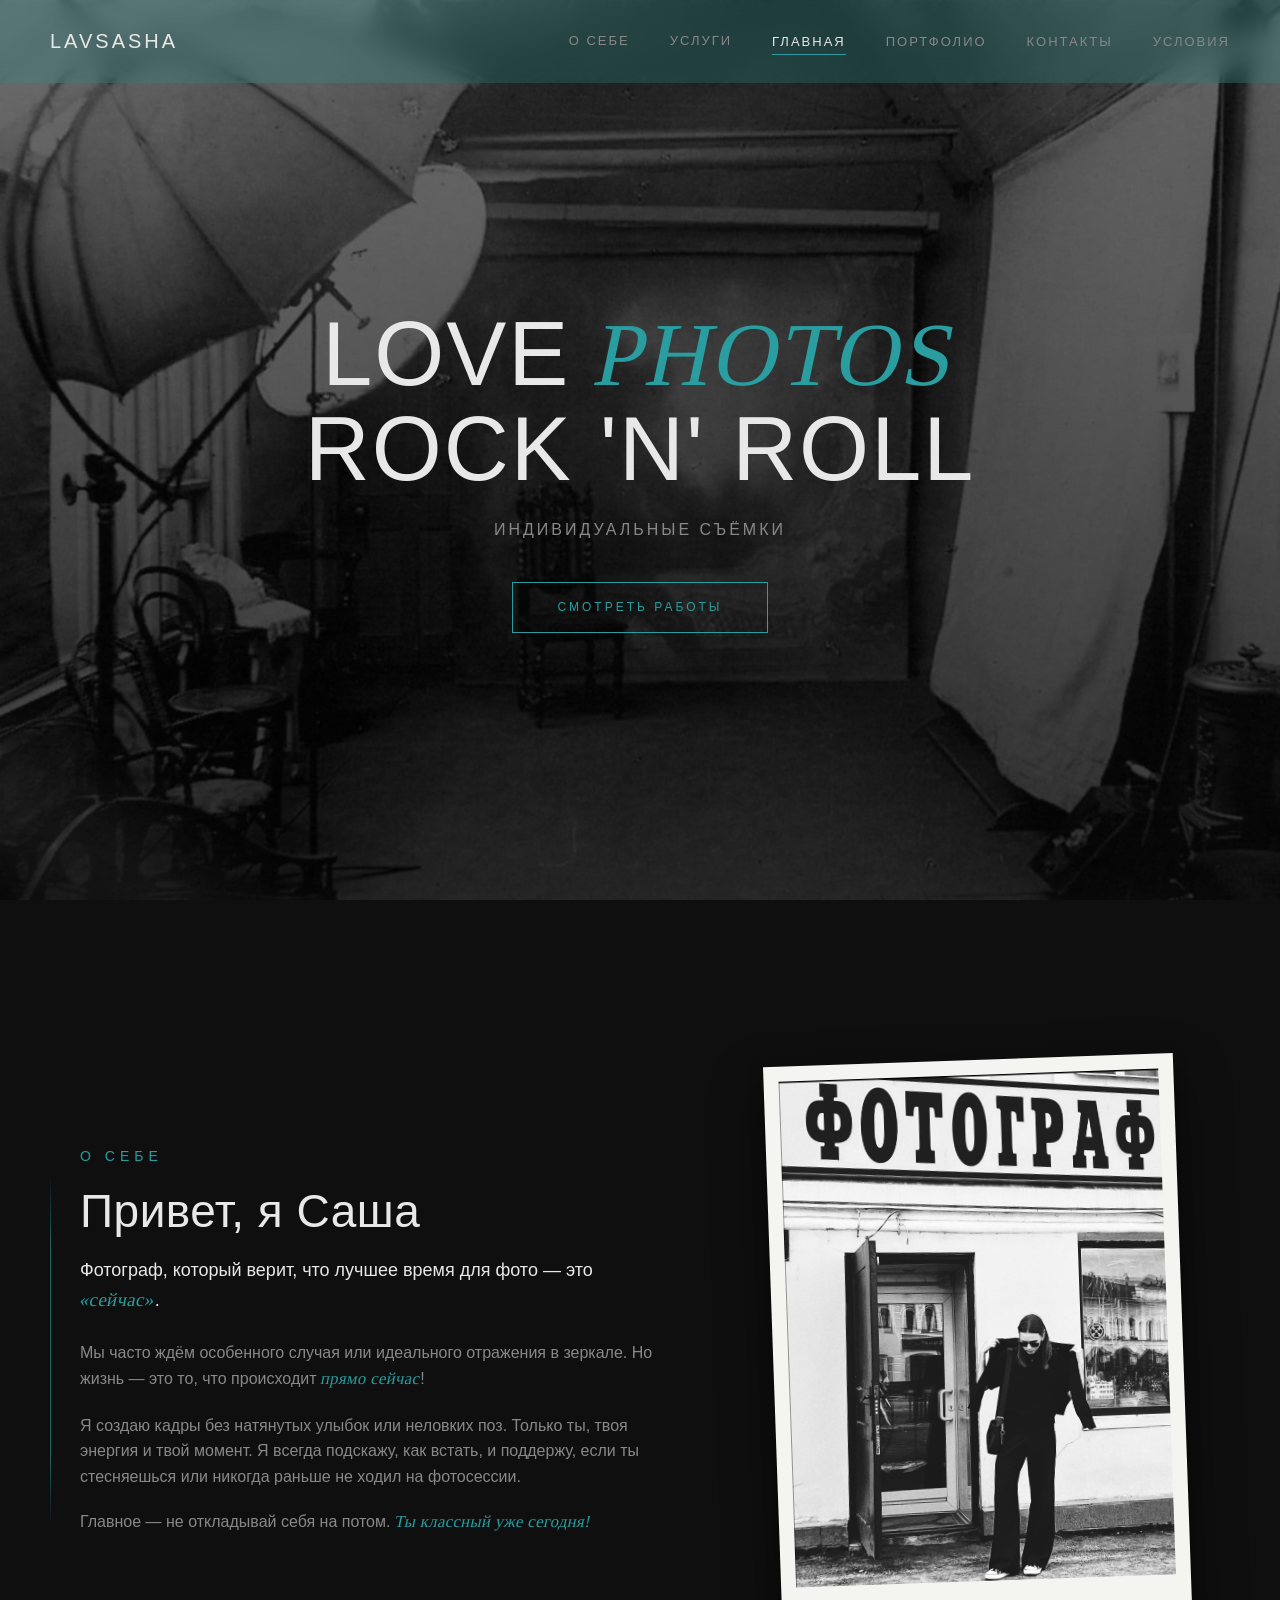
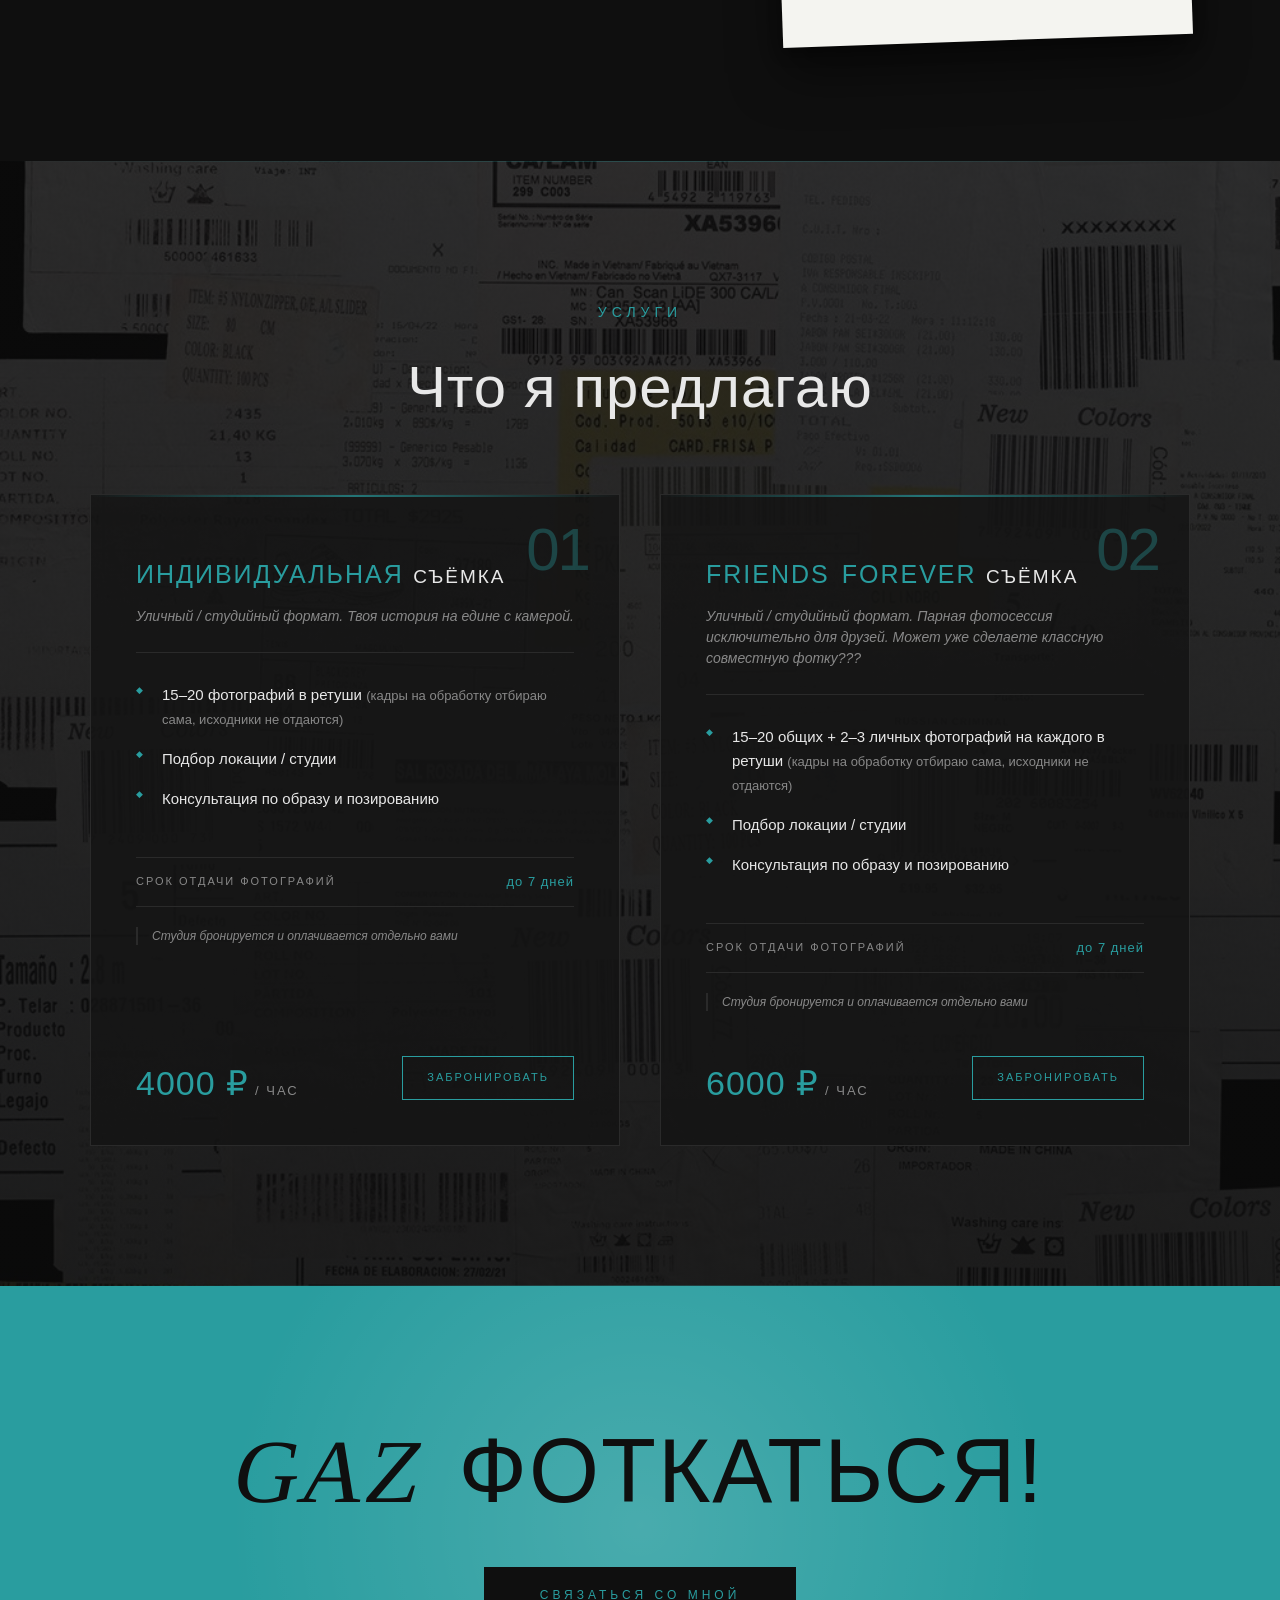
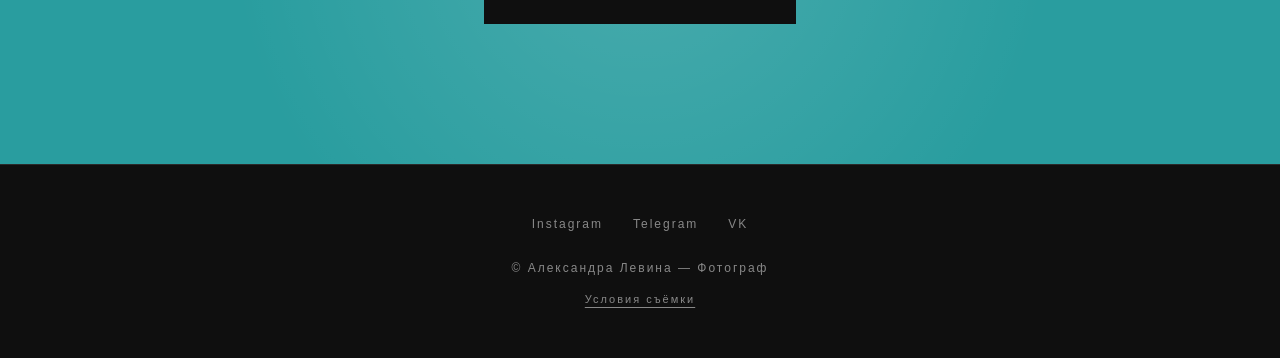
==== commit f28d43c8: "update" ====
--- a/index.html
+++ b/index.html
@@ -29,13 +29,15 @@
         <a href="#services">Услуги</a>
     </div>
 
-    <nav>
+        <nav>
         <ul id="menu">
             <li><a href="index.html" class="active">Главная</a></li>
             <li><a href="portfolio.html">Портфолио</a></li>
             <li><a href="contact.html">Контакты</a></li>
+            <li><a href="terms.html">Условия</a></li>
         </ul>
     </nav>
+    
     <button class="burger" id="burger" aria-label="Меню">
         <span></span><span></span><span></span>
     </button>
--- a/css/style.css
+++ b/css/style.css
@@ -821,10 +821,11 @@
     font-size: 17px;
     color: var(--text);
     line-height: 1.7;
-    text-align: center;
+    text-align: left;
     margin-bottom: 70px;
     padding-bottom: 50px;
     border-bottom: 1px solid var(--border);
+    max-width: 100%;
 }
 
 .terms-block {
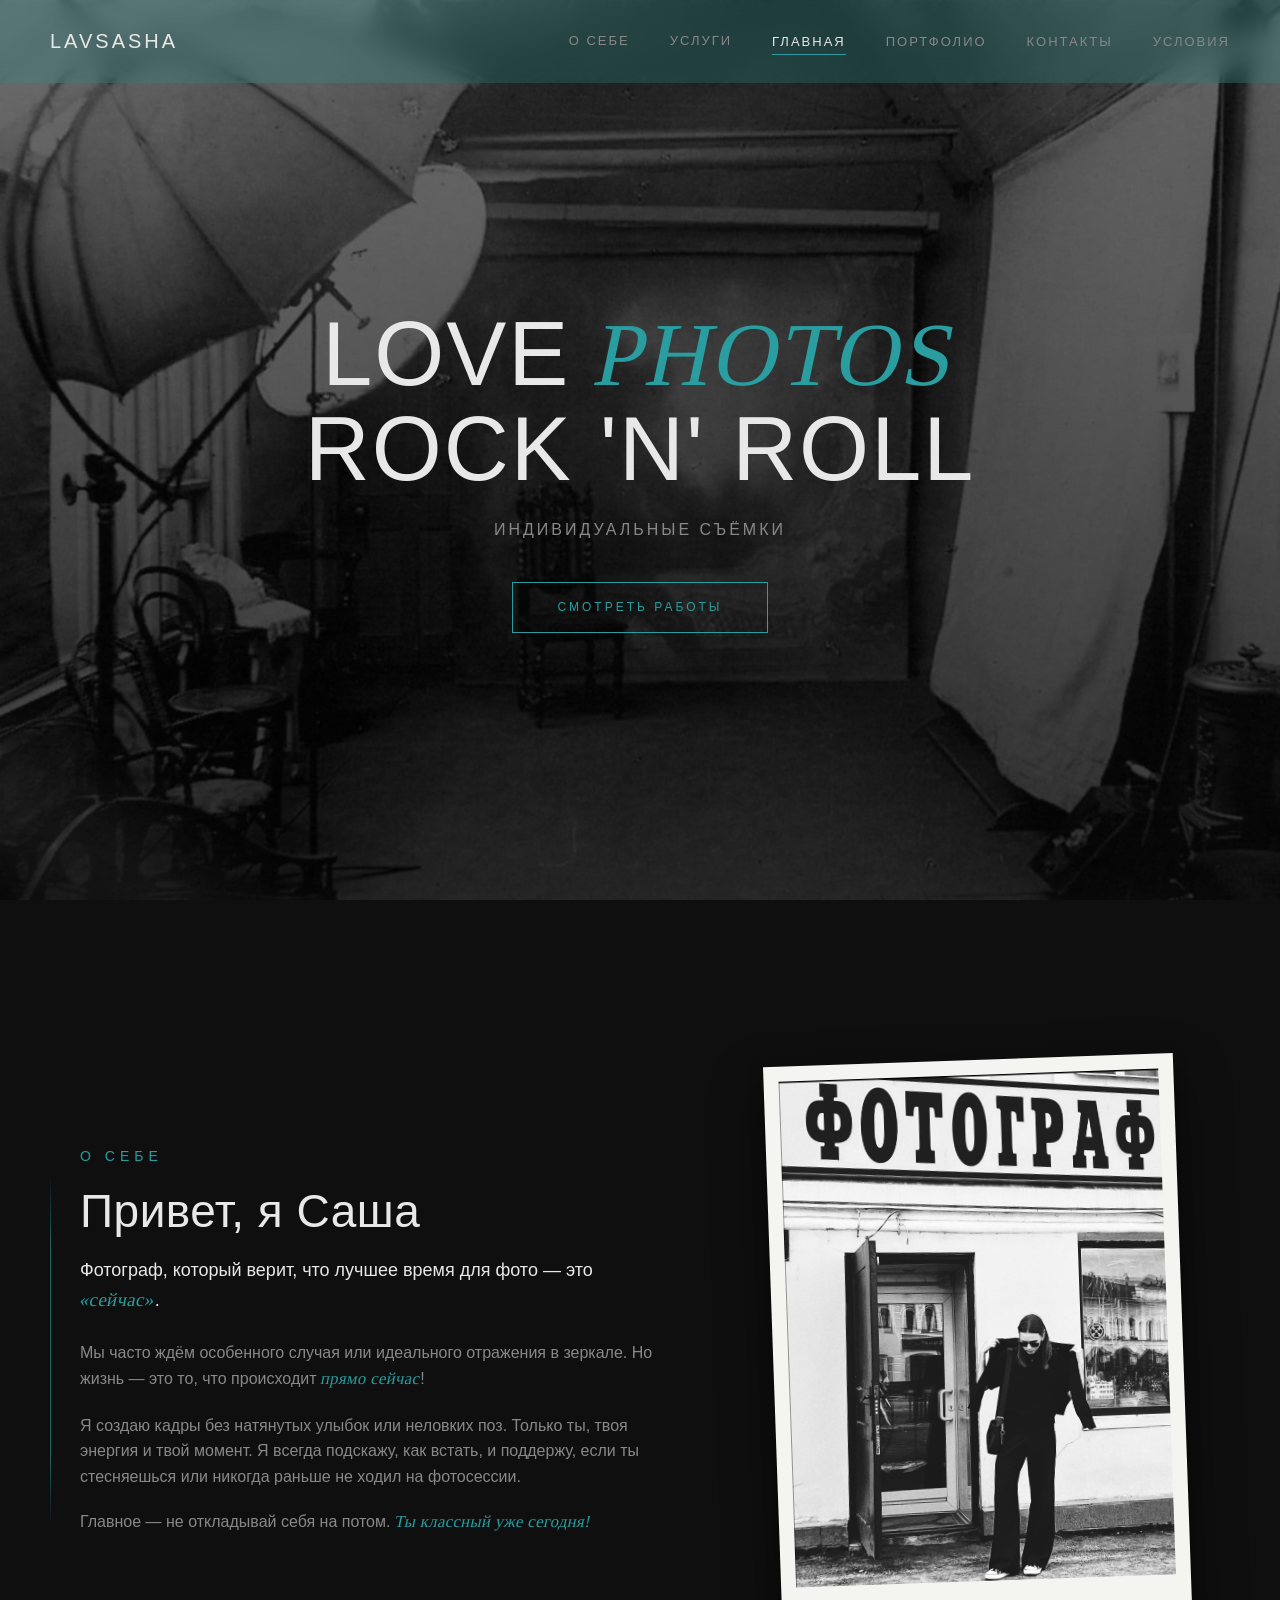
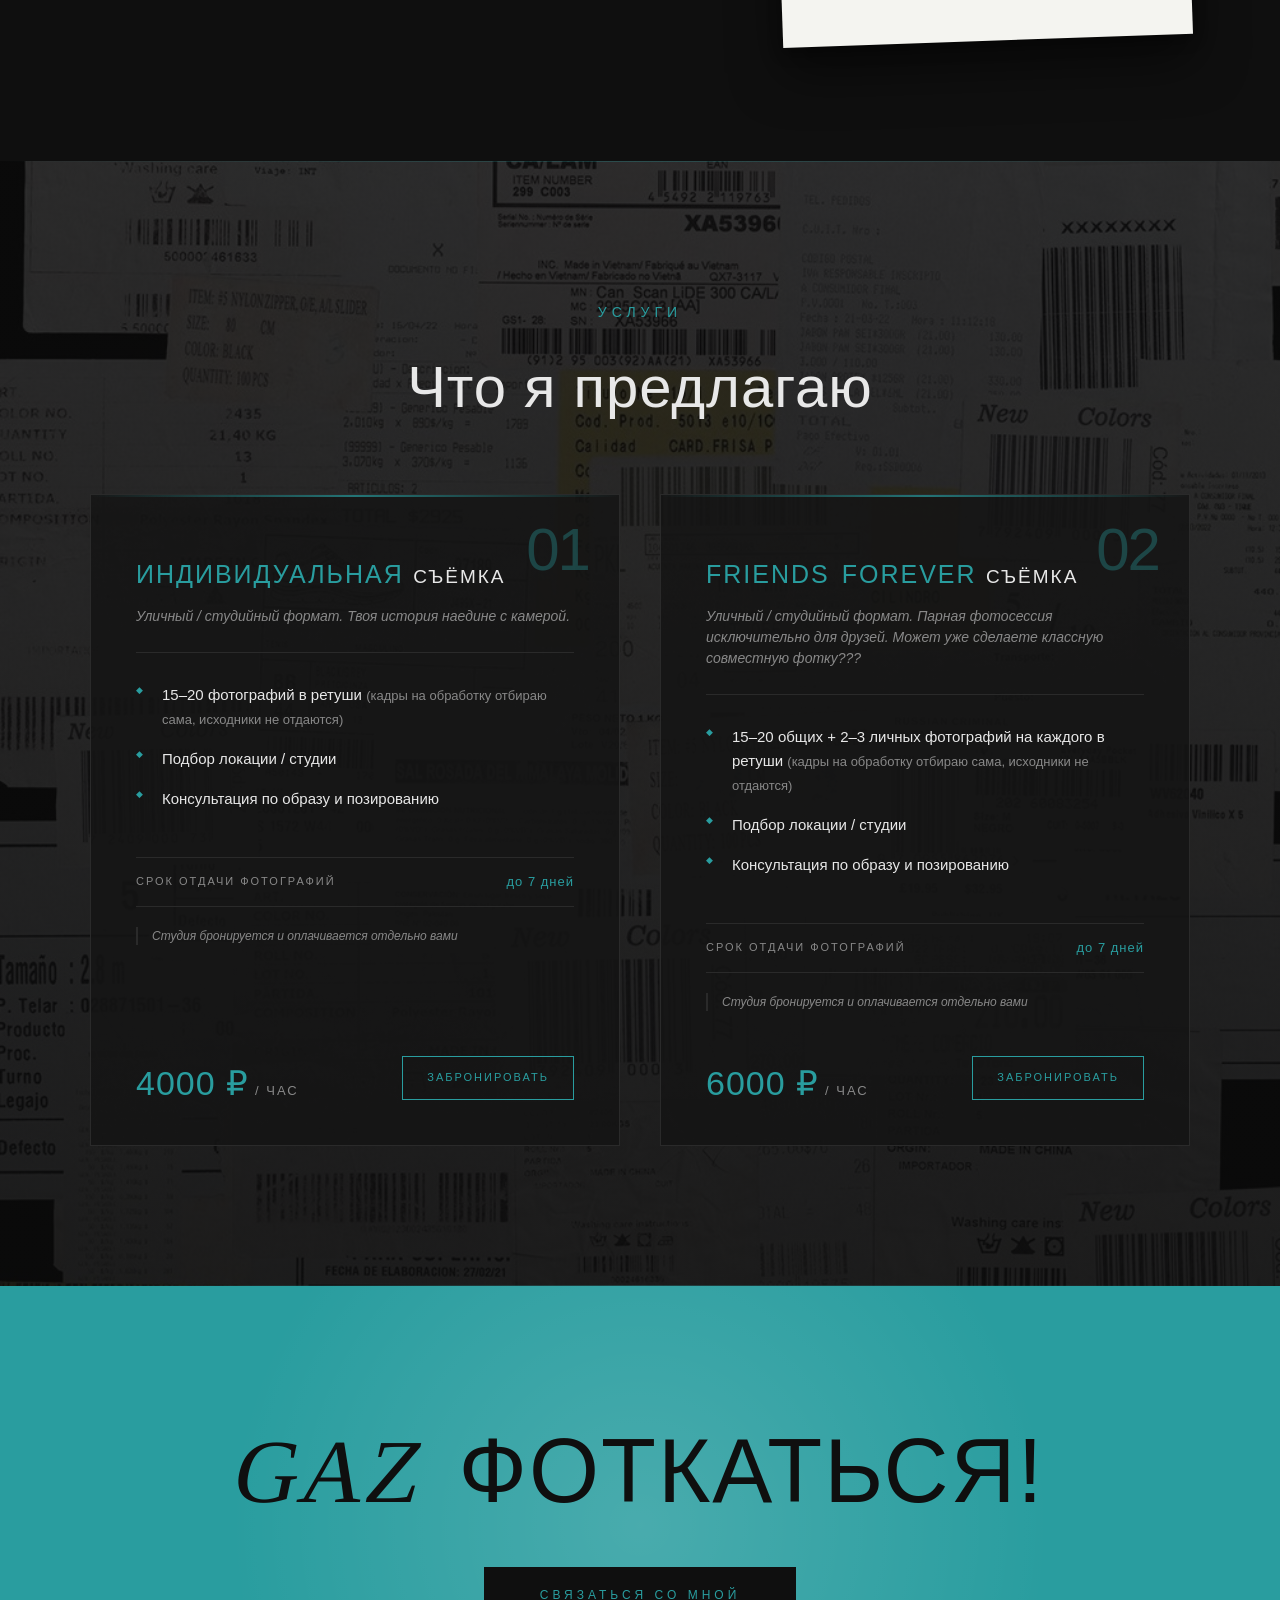
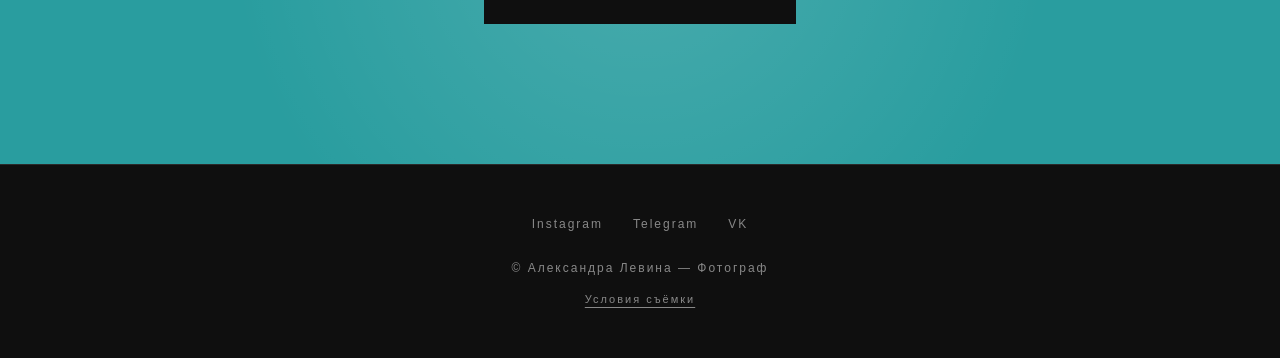
==== commit 4dd063a5: "р" ====
--- a/index.html
+++ b/index.html
@@ -22,6 +22,7 @@
 <body>
 
 <header id="header">
+    <div class="season-layer" id="seasonLayer" aria-hidden="true"></div>
     <a href="index.html" class="logo">LAVSASHA</a>
 
     <div class="anchor-links">
@@ -37,7 +38,7 @@
             <li><a href="terms.html">Условия</a></li>
         </ul>
     </nav>
-    
+
     <button class="burger" id="burger" aria-label="Меню">
         <span></span><span></span><span></span>
     </button>
@@ -83,7 +84,7 @@
                     <span class="service-name-accent">Индивидуальная</span>
                     <span class="service-name-plain">съёмка</span>
                 </h3>
-                <p class="service-subtitle">Уличный / студийный формат. Твоя история на едине с камерой.</p>
+                <p class="service-subtitle">Уличный / студийный формат. Твоя история наедине с камерой.</p>
             </div>
             <ul class="service-list">
                 <li>15–20 фотографий в ретуши <span>(кадры на обработку отбираю сама, исходники не отдаются)</span></li>
@@ -161,6 +162,17 @@
     if (burger && menu) {
         burger.addEventListener('click', () => menu.classList.toggle('open'));
     }
+
+    function updateHeaderHeight() {
+        const header = document.getElementById('header');
+        if (!header) return;
+        document.documentElement.style.setProperty('--header-h', header.offsetHeight + 'px');
+    }
+    updateHeaderHeight();
+    window.addEventListener('resize', updateHeaderHeight);
+    window.addEventListener('orientationchange', function() {
+        setTimeout(updateHeaderHeight, 200);
+    });
 
     // ===== Скролл-эффект шапки =====
     const headerEl = document.getElementById('header');
@@ -283,5 +295,60 @@
     })();
 </script>
 
+<script>
+    // ===== СЕЗОННАЯ АНИМАЦИЯ =====
+    (function() {
+        // Не в Telegram и не при отключённых анимациях
+        /* if (document.documentElement.classList.contains('is-telegram')) return; */
+        if (window.matchMedia('(prefers-reduced-motion: reduce)').matches) return;
+
+        const layer = document.getElementById('seasonLayer');
+        if (!layer) return;
+
+        // Определяем сезон
+        const month = new Date().getMonth(); // 0 = январь
+        let season = null;
+
+        if (month >= 8 && month <= 10) season = 'autumn';        // сен–ноя
+        else if (month === 11 || month <= 1) season = 'winter';  // дек–фев
+        else if (month >= 2 && month <= 4) season = 'spring';    // мар–май
+        // лето (май–авг) — без анимации
+
+        if (season !== 'autumn') return; // пока только осень
+
+        // Сколько листьев и как быстро
+        const isMobile = window.matchMedia('(max-width: 600px)').matches;
+        const COUNT = isMobile ? 10 : 16;
+
+        for (let i = 0; i < COUNT; i++) {
+            const leaf = document.createElement('span');
+            const type = (i % 3) + 1; // 1, 2, 3 по кругу
+            leaf.className = 'season-leaf season-leaf--' + type;
+
+            // Стартовая позиция — по всей ширине шапки + чуть за краями
+            const startX = -10 + Math.random() * 110; // vw
+            leaf.style.left = startX + '%';
+
+            // Насколько далеко улетит по X и Y (в пикселях)
+            const headerHeight = layer.offsetHeight || 70;
+            const travelX = 80 + Math.random() * 180;   // вправо
+            const travelY = headerHeight + 60;           // вниз, за пределы шапки
+
+            leaf.style.setProperty('--leaf-x', travelX + 'px');
+            leaf.style.setProperty('--leaf-y', travelY + 'px');
+
+            // Скорость и задержка
+            const duration = 6 + Math.random() * 5;      // 6–11 сек
+            leaf.style.animationDuration = duration + 's';
+            leaf.style.animationDelay = (-Math.random() * duration) + 's';
+
+            // Прозрачность
+            leaf.style.setProperty('--leaf-opacity', 0.6 + Math.random() * 0.4);
+
+            layer.appendChild(leaf);
+        }
+    })();
+</script>
+
 </body>
 </html>
--- a/css/style.css
+++ b/css/style.css
@@ -1100,12 +1100,13 @@
         -webkit-backdrop-filter: blur(12px);
     }
 
-    nav ul {
+      nav ul {
         position: fixed;
-        top: 0;
+        top: var(--header-h, 70px);
         right: -100%;
         width: 75%;
-        height: 100vh;
+        height: calc(100vh - var(--header-h, 70px));
+        height: calc(100dvh - var(--header-h, 70px));
         background: var(--bg-light);
         flex-direction: column;
         justify-content: center;
@@ -1113,6 +1114,8 @@
         gap: 30px;
         transition: right 0.4s;
         border-left: 1px solid var(--border);
+        border-top: 1px solid var(--border);
+        z-index: 99;
     }
 
     nav ul.open { right: 0; }
@@ -1249,4 +1252,92 @@
     .social-btn {
         padding: 10px 4px;
     }
+}
+
+/* =====================================================
+   СЕЗОННЫЕ АНИМАЦИИ
+   ===================================================== */
+.season-layer {
+    position: absolute;
+    inset: 0;
+    overflow: hidden;
+    pointer-events: none;
+    z-index: 2;
+}
+
+/* Общая частица — контейнер, который движется по диагонали */
+.season-leaf {
+    position: absolute;
+    top: -60px;
+    left: -60px;
+    width: 32px;
+    height: 32px;
+    background-size: contain;
+    background-repeat: no-repeat;
+    background-position: center;
+    will-change: transform, opacity;
+    animation-name: leaf-fall;
+    animation-timing-function: linear;
+    animation-iteration-count: infinite;
+}
+
+/* Кленовый — крупнее всех */
+.season-leaf--1 {
+    width: 38px;
+    height: 38px;
+    background-image: url('../Photos/leaves/leaf-1.svg');
+}
+
+/* Дубовый — средний */
+.season-leaf--2 {
+    width: 30px;
+    height: 30px;
+    background-image: url('../Photos/leaves/leaf-2.svg');
+}
+
+/* Резной — чуть меньше */
+.season-leaf--3 {
+    width: 26px;
+    height: 26px;
+    background-image: url('../Photos/leaves/leaf-3.svg');
+}
+
+/* Диагональное падение слева-сверху вправо-вниз с вращением */
+@keyframes leaf-fall {
+    0% {
+        transform: translate(0, 0) rotate(0deg);
+        opacity: 0;
+    }
+    10% {
+        opacity: var(--leaf-opacity, 0.9);
+    }
+    50% {
+        transform: translate(
+            calc(var(--leaf-x, 200px) * 0.5),
+            calc(var(--leaf-y, 100px) * 0.55)
+        ) rotate(180deg);
+    }
+    90% {
+        opacity: var(--leaf-opacity, 0.9);
+    }
+    100% {
+        transform: translate(
+            var(--leaf-x, 200px),
+            var(--leaf-y, 100px)
+        ) rotate(360deg);
+        opacity: 0;
+    }
+}
+
+/* Уважение к настройкам пользователя */
+@media (prefers-reduced-motion: reduce) {
+    .season-layer { display: none; }
+}
+
+/* В Telegram — отключаем, чтобы не лагало */
+/* html.is-telegram .season-layer { display: none; } */
+
+/* На мобильных — меньше частиц (управляется через JS) */
+@media (max-width: 600px) {
+    .season-leaf { opacity: 0.85; }
 }
